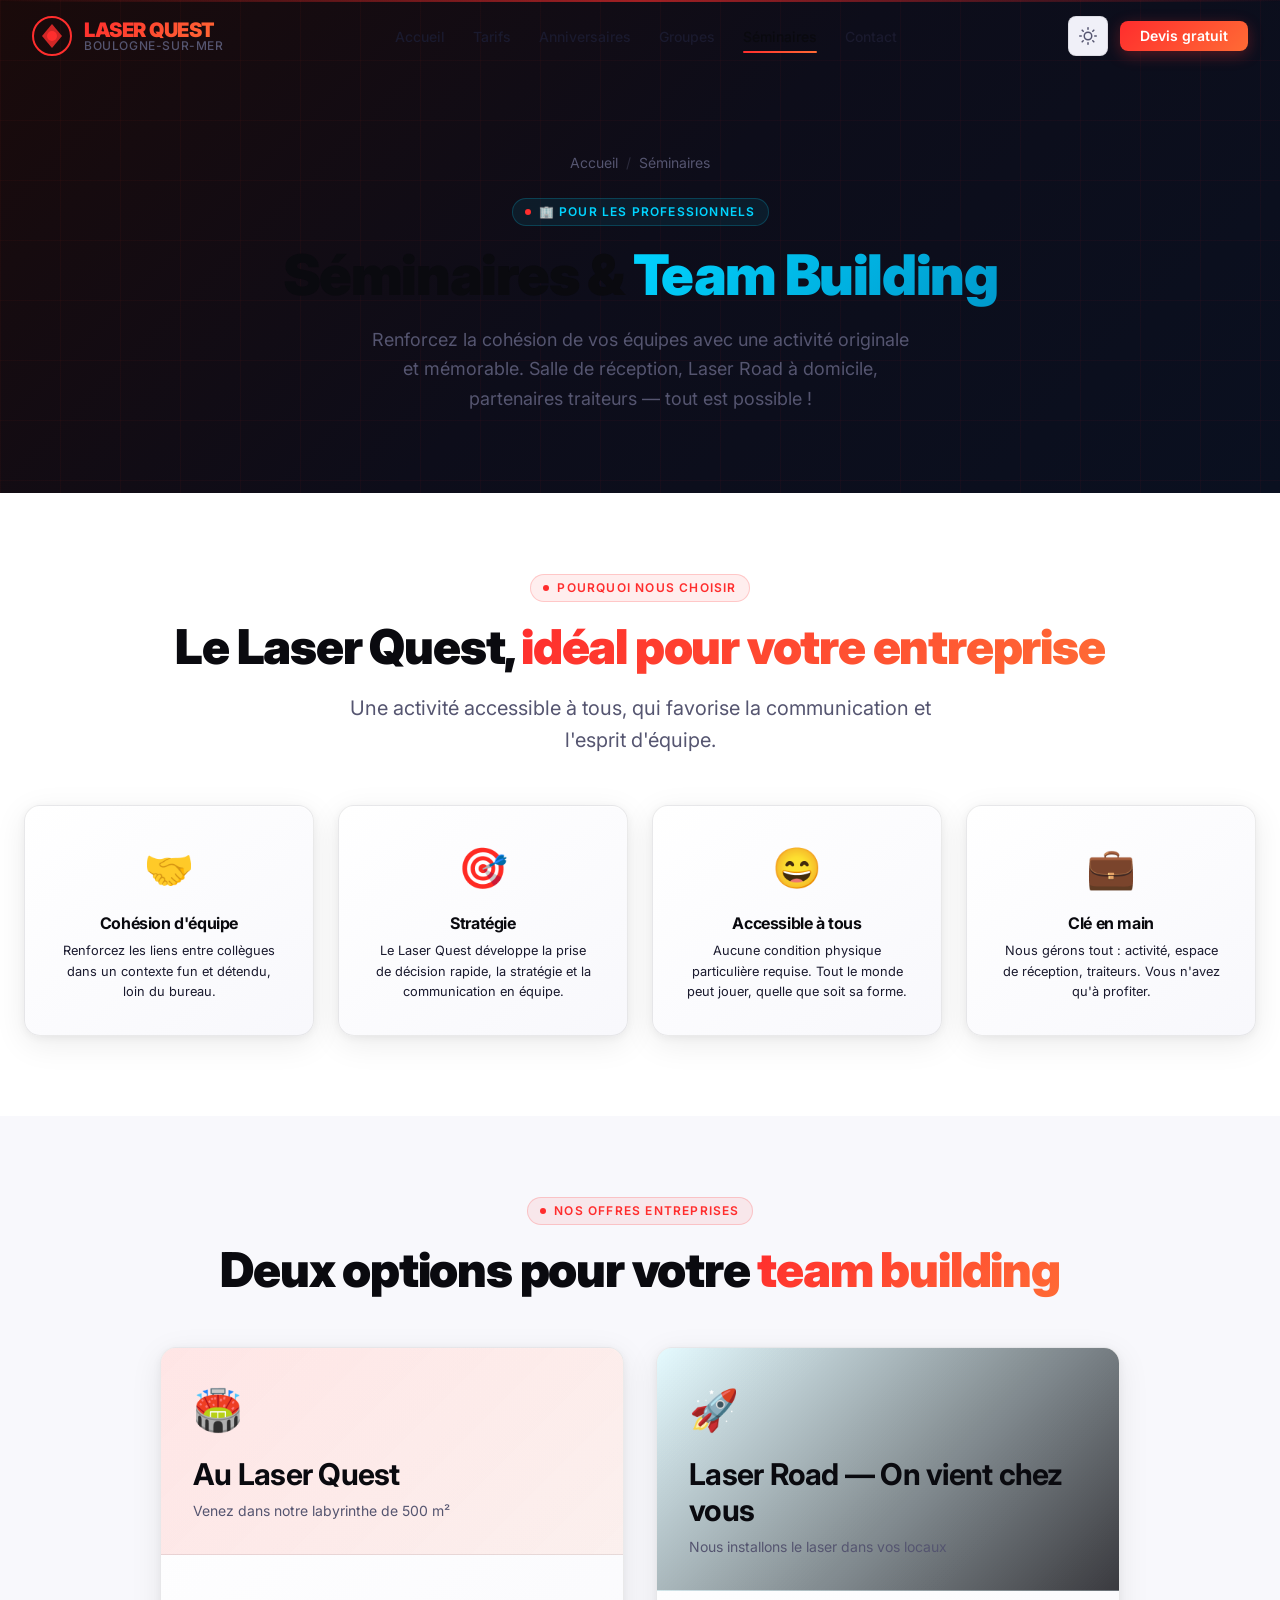
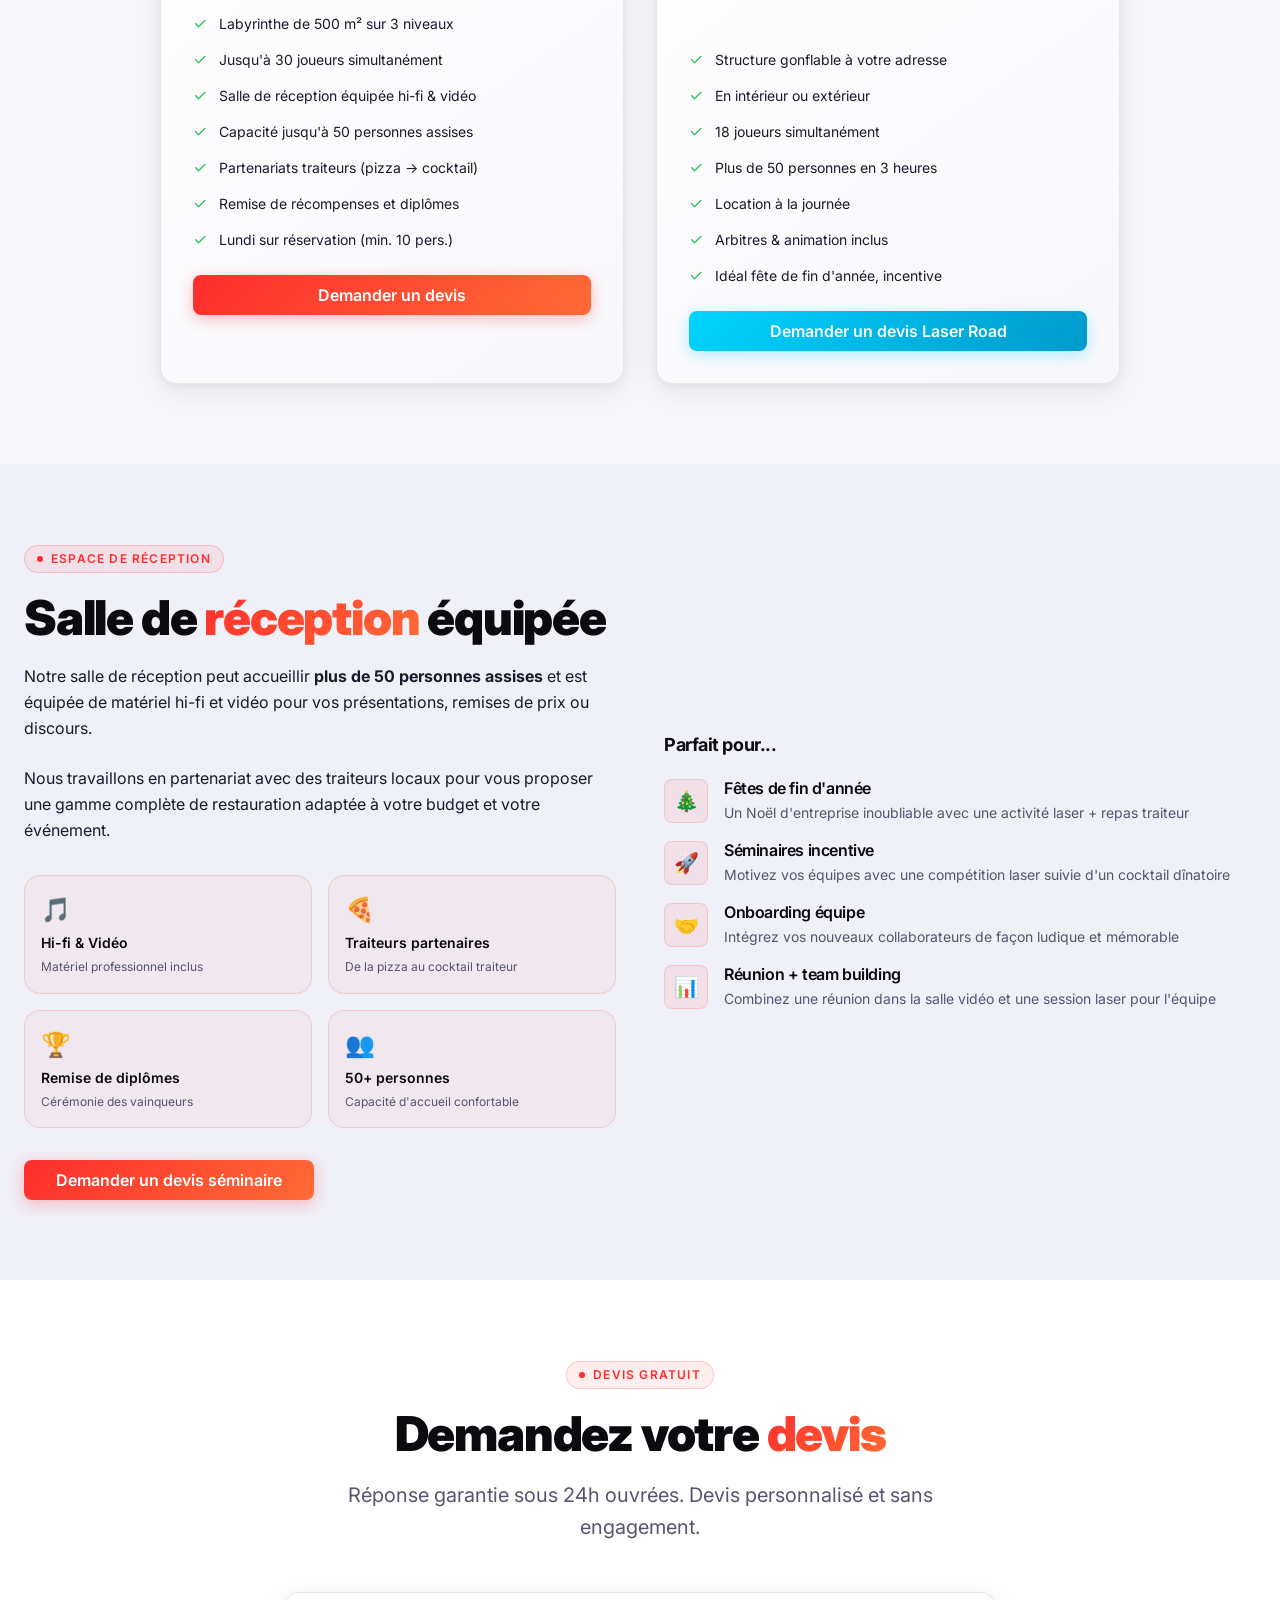
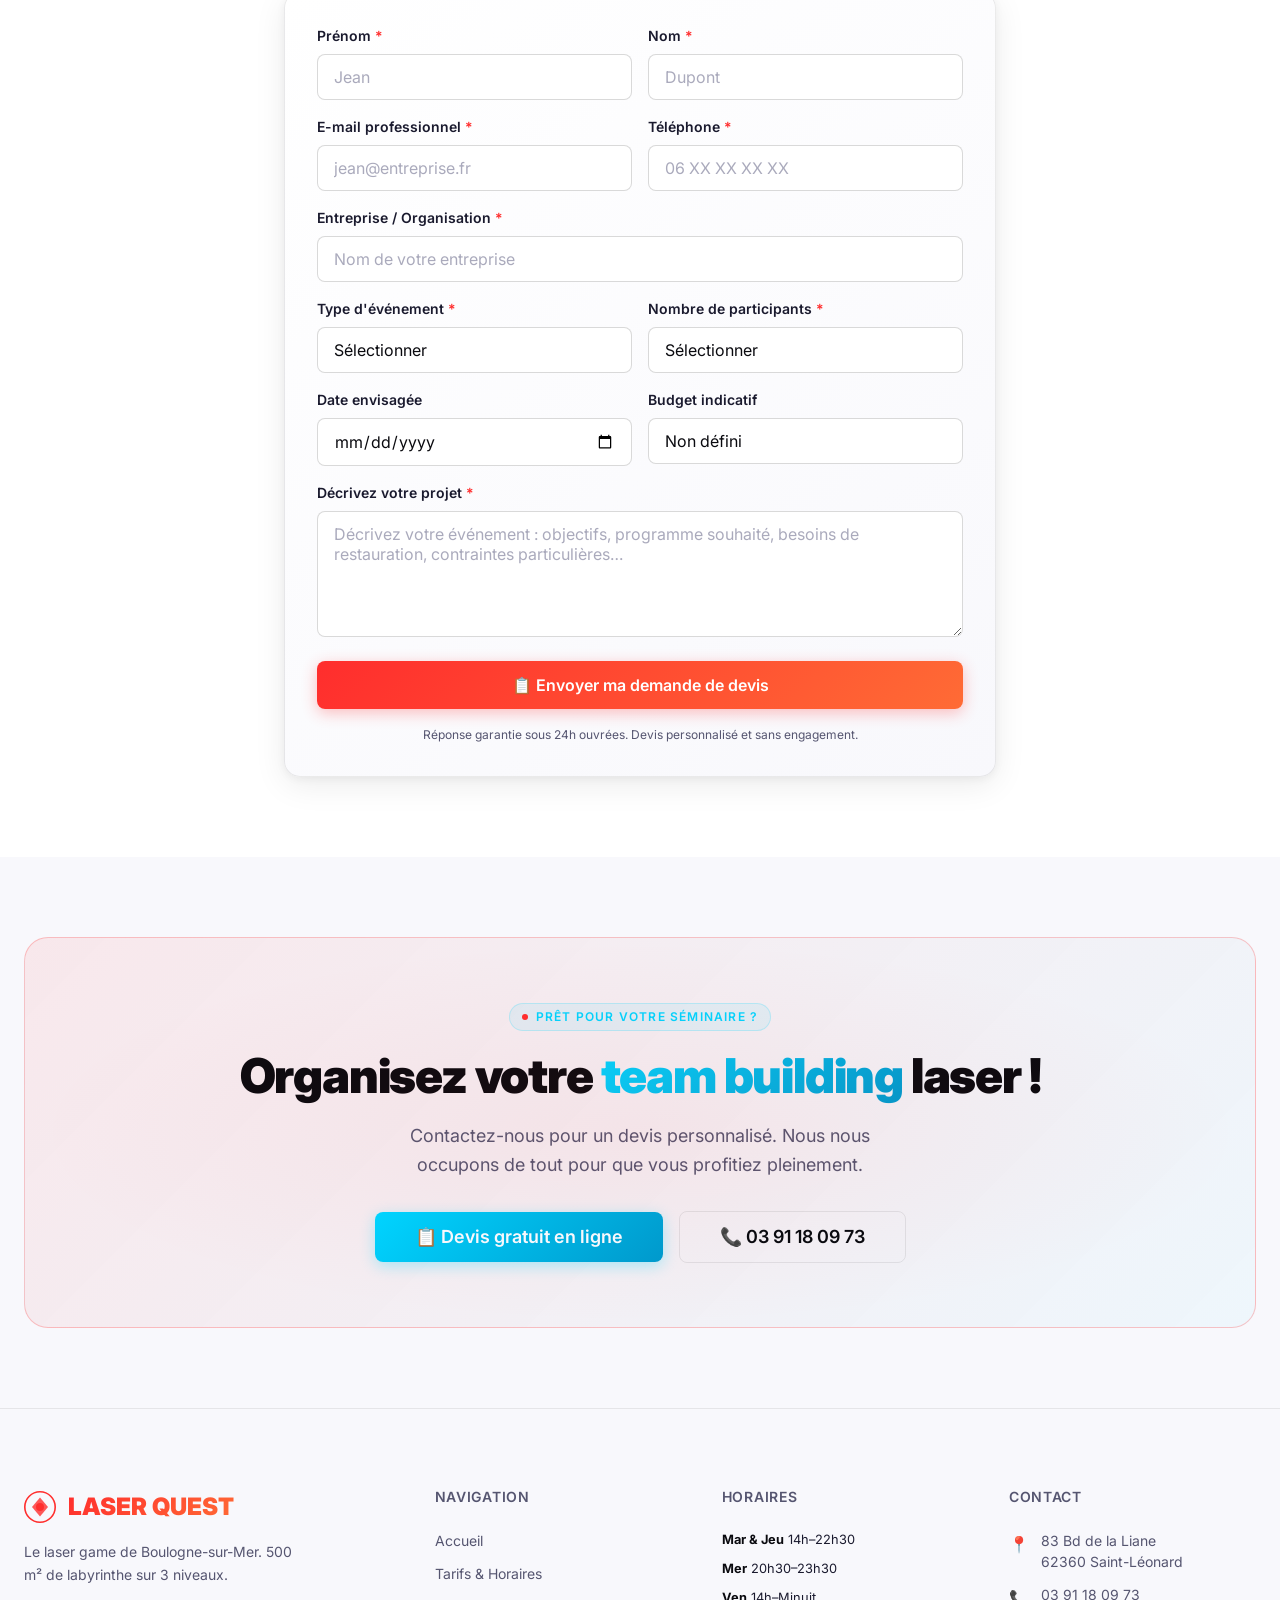
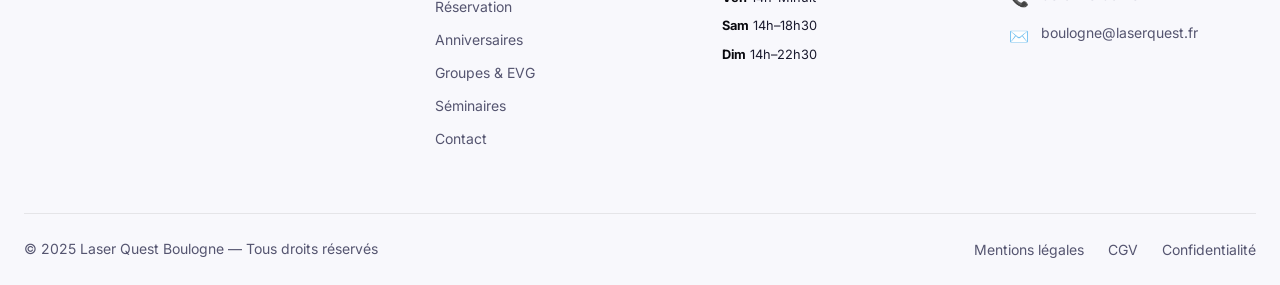
==== seminaires.html @ a8bf4c9d "feat: complete redesign of Laser Quest Boulogne website Build a full modernized multi-page static we" ====
<!DOCTYPE html>
<html lang="fr" data-theme="dark">
<head>
  <meta charset="UTF-8" />
  <meta name="viewport" content="width=device-width, initial-scale=1.0" />
  <title>Séminaires &amp; Team Building — Laser Quest Boulogne</title>
  <meta name="description" content="Laser Quest Boulogne pour séminaires et team building : salle de réception 50 pers., Laser Road à domicile, partenaires traiteurs. Devis sur demande." />
  <meta name="keywords" content="séminaire laser quest boulogne, team building laser game, laser road entreprise, cohésion équipe laser" />
  <meta name="robots" content="index, follow" />
  <link rel="canonical" href="https://boulogne.laserquest.fr/seminaires" />
  <link rel="icon" type="image/svg+xml" href="assets/icons/favicon.svg" />
  <link rel="preconnect" href="https://fonts.googleapis.com" />
  <link rel="preconnect" href="https://fonts.gstatic.com" crossorigin />
  <link href="https://fonts.googleapis.com/css2?family=Inter:wght@400;500;600;700;800;900&display=swap" rel="stylesheet" />
  <link rel="stylesheet" href="css/tokens.css" />
  <link rel="stylesheet" href="css/animations.css" />
  <link rel="stylesheet" href="css/style.css" />
  <link rel="stylesheet" href="css/responsive.css" />
  <script src="js/theme-toggle.js"></script>
</head>
<body>

  <div class="scan-line" aria-hidden="true"></div>

  <!-- NAVBAR -->
  <nav class="navbar navbar-transparent" role="navigation" aria-label="Navigation principale">
    <div class="navbar-inner">
      <a href="index.html" class="navbar-logo" aria-label="Laser Quest Boulogne — Accueil">
        <div class="navbar-logo-icon" aria-hidden="true">
          <svg width="40" height="40" viewBox="0 0 40 40" fill="none" xmlns="http://www.w3.org/2000/svg">
            <circle cx="20" cy="20" r="19" stroke="url(#lG6)" stroke-width="2"/>
            <path d="M10 20 L20 8 L30 20 L20 32 Z" fill="url(#lG6)" opacity="0.8"/>
            <circle cx="20" cy="20" r="5" fill="url(#lG6)"/>
            <defs><linearGradient id="lG6" x1="0" y1="0" x2="40" y2="40"><stop offset="0%" stop-color="#ff2d2d"/><stop offset="100%" stop-color="#ff6b35"/></linearGradient></defs>
          </svg>
        </div>
        <div class="navbar-logo-text">
          <span class="navbar-logo-title">LASER QUEST</span>
          <span class="navbar-logo-subtitle">Boulogne-sur-Mer</span>
        </div>
      </a>
      <ul class="navbar-nav" role="list">
        <li><a href="index.html"        class="nav-link">Accueil</a></li>
        <li><a href="tarifs.html"       class="nav-link">Tarifs</a></li>
        <li><a href="anniversaire.html" class="nav-link">Anniversaires</a></li>
        <li><a href="groupes.html"      class="nav-link">Groupes</a></li>
        <li><a href="seminaires.html"   class="nav-link active">Séminaires</a></li>
        <li><a href="contact.html"      class="nav-link">Contact</a></li>
      </ul>
      <div class="navbar-actions">
        <button class="theme-toggle" aria-label="Passer en mode clair">
          <svg class="icon-sun" xmlns="http://www.w3.org/2000/svg" width="18" height="18" viewBox="0 0 24 24" fill="none" stroke="currentColor" stroke-width="2" stroke-linecap="round" stroke-linejoin="round"><circle cx="12" cy="12" r="5"/><line x1="12" y1="1" x2="12" y2="3"/><line x1="12" y1="21" x2="12" y2="23"/><line x1="4.22" y1="4.22" x2="5.64" y2="5.64"/><line x1="18.36" y1="18.36" x2="19.78" y2="19.78"/><line x1="1" y1="12" x2="3" y2="12"/><line x1="21" y1="12" x2="23" y2="12"/><line x1="4.22" y1="19.78" x2="5.64" y2="18.36"/><line x1="18.36" y1="5.64" x2="19.78" y2="4.22"/></svg>
          <svg class="icon-moon" style="display:none" xmlns="http://www.w3.org/2000/svg" width="18" height="18" viewBox="0 0 24 24" fill="none" stroke="currentColor" stroke-width="2" stroke-linecap="round" stroke-linejoin="round"><path d="M21 12.79A9 9 0 1 1 11.21 3 7 7 0 0 0 21 12.79z"/></svg>
        </button>
        <a href="contact.html" class="btn btn-primary btn-sm">Devis gratuit</a>
      </div>
      <button class="burger" aria-label="Ouvrir le menu" aria-expanded="false">
        <span class="burger-line"></span><span class="burger-line"></span><span class="burger-line"></span>
      </button>
    </div>
  </nav>

  <!-- MOBILE MENU -->
  <div class="mobile-menu" role="dialog" aria-label="Menu mobile">
    <a href="index.html"        class="mobile-nav-link"><span class="nav-icon">🏠</span> Accueil</a>
    <a href="tarifs.html"       class="mobile-nav-link"><span class="nav-icon">💶</span> Tarifs &amp; Horaires</a>
    <a href="anniversaire.html" class="mobile-nav-link"><span class="nav-icon">🎂</span> Anniversaires</a>
    <a href="groupes.html"      class="mobile-nav-link"><span class="nav-icon">👥</span> Groupes</a>
    <a href="seminaires.html"   class="mobile-nav-link active"><span class="nav-icon">🏢</span> Séminaires</a>
    <a href="contact.html"      class="mobile-nav-link"><span class="nav-icon">📍</span> Contact</a>
    <div class="mobile-menu-divider"></div>
    <a href="contact.html"      class="btn btn-primary mobile-menu-cta">📋 Demander un devis</a>
  </div>

  <!-- PAGE HERO -->
  <header class="page-hero">
    <div class="container page-hero-content">
      <nav class="breadcrumb" aria-label="Fil d'Ariane">
        <a href="index.html">Accueil</a>
        <span class="breadcrumb-sep">/</span>
        <span aria-current="page">Séminaires</span>
      </nav>
      <div class="section-label" style="margin:0 auto 1rem;color:var(--color-accent-blue);background:rgba(0,212,255,0.08);border-color:rgba(0,212,255,0.2)">🏢 Pour les professionnels</div>
      <h1 style="font-size:clamp(2rem,5vw,3.5rem);font-weight:900;margin-bottom:1rem">
        Séminaires &amp; <span class="text-gradient-blue">Team Building</span>
      </h1>
      <p style="font-size:1.125rem;color:var(--color-text-muted);max-width:550px;margin:0 auto">
        Renforcez la cohésion de vos équipes avec une activité originale et mémorable.
        Salle de réception, Laser Road à domicile, partenaires traiteurs — tout est possible !
      </p>
    </div>
  </header>

  <!-- WHY LASER QUEST FOR BUSINESS -->
  <section class="section section-dark" aria-labelledby="why-biz-title">
    <div class="container">
      <div class="text-center reveal" style="margin-bottom:3rem">
        <div class="section-label">Pourquoi nous choisir</div>
        <h2 id="why-biz-title" class="section-title">
          Le Laser Quest, <span class="text-gradient">idéal pour votre entreprise</span>
        </h2>
        <p class="section-subtitle" style="margin:0 auto">Une activité accessible à tous, qui favorise la communication et l'esprit d'équipe.</p>
      </div>

      <div class="grid grid-4" style="gap:1.5rem">
        <div class="card reveal delay-100" style="text-align:center">
          <div style="font-size:2.5rem;margin-bottom:1rem">🤝</div>
          <h3 style="font-size:1rem;margin-bottom:0.5rem">Cohésion d'équipe</h3>
          <p style="font-size:0.8rem">Renforcez les liens entre collègues dans un contexte fun et détendu, loin du bureau.</p>
        </div>
        <div class="card reveal delay-200" style="text-align:center">
          <div style="font-size:2.5rem;margin-bottom:1rem">🎯</div>
          <h3 style="font-size:1rem;margin-bottom:0.5rem">Stratégie</h3>
          <p style="font-size:0.8rem">Le Laser Quest développe la prise de décision rapide, la stratégie et la communication en équipe.</p>
        </div>
        <div class="card reveal delay-300" style="text-align:center">
          <div style="font-size:2.5rem;margin-bottom:1rem">😄</div>
          <h3 style="font-size:1rem;margin-bottom:0.5rem">Accessible à tous</h3>
          <p style="font-size:0.8rem">Aucune condition physique particulière requise. Tout le monde peut jouer, quelle que soit sa forme.</p>
        </div>
        <div class="card reveal delay-400" style="text-align:center">
          <div style="font-size:2.5rem;margin-bottom:1rem">💼</div>
          <h3 style="font-size:1rem;margin-bottom:0.5rem">Clé en main</h3>
          <p style="font-size:0.8rem">Nous gérons tout : activité, espace de réception, traiteurs. Vous n'avez qu'à profiter.</p>
        </div>
      </div>
    </div>
  </section>

  <!-- OPTIONS -->
  <section class="section" aria-labelledby="options-title">
    <div class="container">
      <div class="text-center reveal" style="margin-bottom:3rem">
        <div class="section-label">Nos offres entreprises</div>
        <h2 id="options-title" class="section-title">
          Deux options pour votre <span class="text-gradient">team building</span>
        </h2>
      </div>

      <div class="grid grid-2" style="gap:2rem;max-width:960px;margin:0 auto">

        <!-- In-house -->
        <div class="package-card reveal delay-100">
          <div class="package-header">
            <div class="package-icon" aria-hidden="true">🏟️</div>
            <h3 class="package-title">Au Laser Quest</h3>
            <p class="package-subtitle">Venez dans notre labyrinthe de 500 m²</p>
          </div>
          <div class="package-body">
            <ul class="include-list" style="margin-bottom:1.5rem">
              <li class="include-item"><span class="include-icon">✓</span> Labyrinthe de 500 m² sur 3 niveaux</li>
              <li class="include-item"><span class="include-icon">✓</span> Jusqu'à 30 joueurs simultanément</li>
              <li class="include-item"><span class="include-icon">✓</span> Salle de réception équipée hi-fi &amp; vidéo</li>
              <li class="include-item"><span class="include-icon">✓</span> Capacité jusqu'à 50 personnes assises</li>
              <li class="include-item"><span class="include-icon">✓</span> Partenariats traiteurs (pizza → cocktail)</li>
              <li class="include-item"><span class="include-icon">✓</span> Remise de récompenses et diplômes</li>
              <li class="include-item"><span class="include-icon">✓</span> Lundi sur réservation (min. 10 pers.)</li>
            </ul>
            <a href="contact.html" class="btn btn-primary" style="width:100%">Demander un devis</a>
          </div>
        </div>

        <!-- Laser Road -->
        <div class="package-card card-blue reveal delay-200">
          <div class="package-header" style="background:linear-gradient(135deg,rgba(0,212,255,0.1),rgba(10,10,15,0.8))">
            <div class="package-icon" aria-hidden="true">🚀</div>
            <h3 class="package-title">Laser Road — On vient chez vous</h3>
            <p class="package-subtitle">Nous installons le laser dans vos locaux</p>
          </div>
          <div class="package-body">
            <ul class="include-list" style="margin-bottom:1.5rem">
              <li class="include-item"><span class="include-icon">✓</span> Structure gonflable à votre adresse</li>
              <li class="include-item"><span class="include-icon">✓</span> En intérieur ou extérieur</li>
              <li class="include-item"><span class="include-icon">✓</span> 18 joueurs simultanément</li>
              <li class="include-item"><span class="include-icon">✓</span> Plus de 50 personnes en 3 heures</li>
              <li class="include-item"><span class="include-icon">✓</span> Location à la journée</li>
              <li class="include-item"><span class="include-icon">✓</span> Arbitres &amp; animation inclus</li>
              <li class="include-item"><span class="include-icon">✓</span> Idéal fête de fin d'année, incentive</li>
            </ul>
            <a href="contact.html" class="btn btn-blue" style="width:100%">Demander un devis Laser Road</a>
          </div>
        </div>

      </div>
    </div>
  </section>

  <!-- RECEPTION ROOM -->
  <section class="section section-alt" aria-labelledby="salle-title">
    <div class="container">
      <div style="display:grid;grid-template-columns:1fr 1fr;gap:3rem;align-items:center">
        <div class="reveal-left">
          <div class="section-label">Espace de réception</div>
          <h2 id="salle-title" class="section-title">
            Salle de <span class="text-gradient">réception</span> équipée
          </h2>
          <p style="margin-bottom:1.5rem">
            Notre salle de réception peut accueillir <strong>plus de 50 personnes assises</strong>
            et est équipée de matériel hi-fi et vidéo pour vos présentations, remises de prix
            ou discours.
          </p>
          <p style="margin-bottom:2rem">
            Nous travaillons en partenariat avec des traiteurs locaux pour vous proposer
            une gamme complète de restauration adaptée à votre budget et votre événement.
          </p>

          <div class="grid grid-2" style="gap:1rem;margin-bottom:2rem">
            <div class="highlight-box" style="padding:1rem">
              <div style="font-size:1.5rem;margin-bottom:0.25rem">🎵</div>
              <div style="font-size:0.875rem;font-weight:600">Hi-fi &amp; Vidéo</div>
              <p style="font-size:0.75rem;margin:0.25rem 0 0;color:var(--color-text-muted)">Matériel professionnel inclus</p>
            </div>
            <div class="highlight-box" style="padding:1rem">
              <div style="font-size:1.5rem;margin-bottom:0.25rem">🍕</div>
              <div style="font-size:0.875rem;font-weight:600">Traiteurs partenaires</div>
              <p style="font-size:0.75rem;margin:0.25rem 0 0;color:var(--color-text-muted)">De la pizza au cocktail traiteur</p>
            </div>
            <div class="highlight-box" style="padding:1rem">
              <div style="font-size:1.5rem;margin-bottom:0.25rem">🏆</div>
              <div style="font-size:0.875rem;font-weight:600">Remise de diplômes</div>
              <p style="font-size:0.75rem;margin:0.25rem 0 0;color:var(--color-text-muted)">Cérémonie des vainqueurs</p>
            </div>
            <div class="highlight-box" style="padding:1rem">
              <div style="font-size:1.5rem;margin-bottom:0.25rem">👥</div>
              <div style="font-size:0.875rem;font-weight:600">50+ personnes</div>
              <p style="font-size:0.75rem;margin:0.25rem 0 0;color:var(--color-text-muted)">Capacité d'accueil confortable</p>
            </div>
          </div>

          <a href="contact.html" class="btn btn-primary">Demander un devis séminaire</a>
        </div>

        <div class="reveal-right" style="transition-delay:0.2s">
          <!-- Use cases -->
          <div style="display:flex;flex-direction:column;gap:1rem">
            <h3 style="font-size:1.125rem;margin-bottom:0.5rem">Parfait pour...</h3>
            <div class="feature-item">
              <div class="feature-icon" aria-hidden="true">🎄</div>
              <div class="feature-text">
                <h4>Fêtes de fin d'année</h4>
                <p>Un Noël d'entreprise inoubliable avec une activité laser + repas traiteur</p>
              </div>
            </div>
            <div class="feature-item">
              <div class="feature-icon" aria-hidden="true">🚀</div>
              <div class="feature-text">
                <h4>Séminaires incentive</h4>
                <p>Motivez vos équipes avec une compétition laser suivie d'un cocktail dînatoire</p>
              </div>
            </div>
            <div class="feature-item">
              <div class="feature-icon" aria-hidden="true">🤝</div>
              <div class="feature-text">
                <h4>Onboarding équipe</h4>
                <p>Intégrez vos nouveaux collaborateurs de façon ludique et mémorable</p>
              </div>
            </div>
            <div class="feature-item">
              <div class="feature-icon" aria-hidden="true">📊</div>
              <div class="feature-text">
                <h4>Réunion + team building</h4>
                <p>Combinez une réunion dans la salle vidéo et une session laser pour l'équipe</p>
              </div>
            </div>
          </div>
        </div>
      </div>
    </div>
  </section>

  <!-- QUOTE FORM -->
  <section class="section section-dark" aria-labelledby="devis-title">
    <div class="container" style="max-width:760px">
      <div class="text-center reveal" style="margin-bottom:3rem">
        <div class="section-label">Devis gratuit</div>
        <h2 id="devis-title" class="section-title">
          Demandez votre <span class="text-gradient">devis</span>
        </h2>
        <p class="section-subtitle" style="margin:0 auto">Réponse garantie sous 24h ouvrées. Devis personnalisé et sans engagement.</p>
      </div>

      <div class="card reveal">
        <form data-validate action="#" method="post" novalidate>
          <div class="form-grid" style="margin-bottom:1rem">
            <div class="form-group">
              <label class="form-label" for="d-prenom">Prénom <span>*</span></label>
              <input class="form-control" type="text" id="d-prenom" name="prenom" placeholder="Jean" required />
            </div>
            <div class="form-group">
              <label class="form-label" for="d-nom">Nom <span>*</span></label>
              <input class="form-control" type="text" id="d-nom" name="nom" placeholder="Dupont" required />
            </div>
          </div>
          <div class="form-grid" style="margin-bottom:1rem">
            <div class="form-group">
              <label class="form-label" for="d-email">E-mail professionnel <span>*</span></label>
              <input class="form-control" type="email" id="d-email" name="email" placeholder="jean@entreprise.fr" required />
            </div>
            <div class="form-group">
              <label class="form-label" for="d-tel">Téléphone <span>*</span></label>
              <input class="form-control" type="tel" id="d-tel" name="telephone" placeholder="06 XX XX XX XX" required />
            </div>
          </div>
          <div class="form-group" style="margin-bottom:1rem">
            <label class="form-label" for="d-entreprise">Entreprise / Organisation <span>*</span></label>
            <input class="form-control" type="text" id="d-entreprise" name="entreprise" placeholder="Nom de votre entreprise" required />
          </div>
          <div class="form-grid" style="margin-bottom:1rem">
            <div class="form-group">
              <label class="form-label" for="d-type">Type d'événement <span>*</span></label>
              <select class="form-control" id="d-type" name="type" required>
                <option value="">Sélectionner</option>
                <option value="seminaire">Séminaire</option>
                <option value="teambuilding">Team Building</option>
                <option value="fete-fin-annee">Fête de fin d'année</option>
                <option value="incentive">Incentive / Motivation</option>
                <option value="onboarding">Onboarding</option>
                <option value="laserroad">Laser Road (déplacement)</option>
                <option value="autre">Autre</option>
              </select>
            </div>
            <div class="form-group">
              <label class="form-label" for="d-participants">Nombre de participants <span>*</span></label>
              <select class="form-control" id="d-participants" name="participants" required>
                <option value="">Sélectionner</option>
                <option value="10-20">10 à 20 personnes</option>
                <option value="20-30">20 à 30 personnes</option>
                <option value="30-50">30 à 50 personnes</option>
                <option value="50+">Plus de 50 personnes</option>
              </select>
            </div>
          </div>
          <div class="form-grid" style="margin-bottom:1rem">
            <div class="form-group">
              <label class="form-label" for="d-date">Date envisagée</label>
              <input class="form-control" type="date" id="d-date" name="date" />
            </div>
            <div class="form-group">
              <label class="form-label" for="d-budget">Budget indicatif</label>
              <select class="form-control" id="d-budget" name="budget">
                <option value="">Non défini</option>
                <option value="moins-500">Moins de 500 €</option>
                <option value="500-1000">500 € – 1 000 €</option>
                <option value="1000-2000">1 000 € – 2 000 €</option>
                <option value="2000+">Plus de 2 000 €</option>
              </select>
            </div>
          </div>
          <div class="form-group" style="margin-bottom:1.5rem">
            <label class="form-label" for="d-message">Décrivez votre projet <span>*</span></label>
            <textarea class="form-control" id="d-message" name="message" rows="5" placeholder="Décrivez votre événement : objectifs, programme souhaité, besoins de restauration, contraintes particulières…" required></textarea>
          </div>
          <button type="submit" class="btn btn-primary" style="width:100%;font-size:1rem;padding:1rem">
            📋 Envoyer ma demande de devis
          </button>
          <p style="font-size:0.75rem;color:var(--color-text-muted);margin-top:1rem;text-align:center">Réponse garantie sous 24h ouvrées. Devis personnalisé et sans engagement.</p>
        </form>
      </div>
    </div>
  </section>

  <!-- CTA -->
  <section class="section">
    <div class="container">
      <div class="cta-banner reveal">
        <div class="section-label" style="margin:0 auto 1rem;color:var(--color-accent-blue);background:rgba(0,212,255,0.08);border-color:rgba(0,212,255,0.2)">Prêt pour votre séminaire ?</div>
        <h2 class="cta-banner-title">Organisez votre <span class="text-gradient-blue">team building</span> laser !</h2>
        <p class="cta-banner-subtitle">Contactez-nous pour un devis personnalisé. Nous nous occupons de tout pour que vous profitiez pleinement.</p>
        <div class="cta-banner-actions">
          <a href="contact.html"     class="btn btn-blue btn-lg">📋 Devis gratuit en ligne</a>
          <a href="tel:0391180973"   class="btn btn-secondary btn-lg">📞 03 91 18 09 73</a>
        </div>
      </div>
    </div>
  </section>

  <!-- FOOTER -->
  <footer class="footer" role="contentinfo">
    <div class="container">
      <div class="footer-top">
        <div class="footer-brand">
          <a href="index.html" class="footer-logo">
            <svg width="32" height="32" viewBox="0 0 40 40" fill="none" xmlns="http://www.w3.org/2000/svg" aria-hidden="true"><circle cx="20" cy="20" r="19" stroke="url(#fLG6)" stroke-width="2"/><path d="M10 20 L20 8 L30 20 L20 32 Z" fill="url(#fLG6)" opacity="0.8"/><circle cx="20" cy="20" r="5" fill="url(#fLG6)"/><defs><linearGradient id="fLG6" x1="0" y1="0" x2="40" y2="40"><stop offset="0%" stop-color="#ff2d2d"/><stop offset="100%" stop-color="#ff6b35"/></linearGradient></defs></svg>
            <span class="footer-logo-title">LASER QUEST</span>
          </a>
          <p>Le laser game de Boulogne-sur-Mer. 500 m² de labyrinthe sur 3 niveaux.</p>
        </div>
        <div class="footer-col">
          <h4>Navigation</h4>
          <ul class="footer-links">
            <li><a href="index.html">Accueil</a></li>
            <li><a href="tarifs.html">Tarifs &amp; Horaires</a></li>
            <li><a href="reservation.html">Réservation</a></li>
            <li><a href="anniversaire.html">Anniversaires</a></li>
            <li><a href="groupes.html">Groupes &amp; EVG</a></li>
            <li><a href="seminaires.html">Séminaires</a></li>
            <li><a href="contact.html">Contact</a></li>
          </ul>
        </div>
        <div class="footer-col">
          <h4>Horaires</h4>
          <div style="font-size:0.8rem;color:var(--color-text-muted)">
            <p style="margin-bottom:0.5rem"><strong style="color:var(--color-text-primary)">Mar &amp; Jeu</strong> 14h–22h30</p>
            <p style="margin-bottom:0.5rem"><strong style="color:var(--color-text-primary)">Mer</strong> 20h30–23h30</p>
            <p style="margin-bottom:0.5rem"><strong style="color:var(--color-text-primary)">Ven</strong> 14h–Minuit</p>
            <p style="margin-bottom:0.5rem"><strong style="color:var(--color-text-primary)">Sam</strong> 14h–18h30</p>
            <p style="margin-bottom:0.5rem"><strong style="color:var(--color-text-primary)">Dim</strong> 14h–22h30</p>
          </div>
        </div>
        <div class="footer-col">
          <h4>Contact</h4>
          <div class="footer-contact-item"><span class="icon">📍</span><span>83 Bd de la Liane<br/>62360 Saint-Léonard</span></div>
          <div class="footer-contact-item"><span class="icon">📞</span><a href="tel:0391180973" style="color:inherit;text-decoration:none">03 91 18 09 73</a></div>
          <div class="footer-contact-item"><span class="icon">✉️</span><a href="mailto:boulogne@laserquest.fr" style="color:inherit;text-decoration:none">boulogne@laserquest.fr</a></div>
        </div>
      </div>
      <div class="footer-bottom">
        <p class="footer-copyright">© 2025 Laser Quest Boulogne — Tous droits réservés</p>
        <nav class="footer-legal"><a href="mentions-legales.html">Mentions légales</a><a href="mentions-legales.html#cgv">CGV</a><a href="mentions-legales.html#confidentialite">Confidentialité</a></nav>
      </div>
    </div>
  </footer>

  <button class="back-to-top" aria-label="Retour en haut de page">↑</button>
  <script src="js/menu.js"></script>
  <script src="js/main.js"></script>
</body>
</html>
---- css/tokens.css ----
/* ============================================================
   DESIGN TOKENS — Laser Quest Boulogne
   ============================================================ */

:root {
  /* ── Colours ── */
  --color-bg-primary:       #0a0a0f;
  --color-bg-secondary:     #111118;
  --color-bg-tertiary:      #1a1a26;
  --color-bg-card:          #16161f;
  --color-bg-card-hover:    #1e1e2e;

  --color-accent-red:       #ff2d2d;
  --color-accent-red-dark:  #cc1a1a;
  --color-accent-red-glow:  rgba(255, 45, 45, 0.25);
  --color-accent-orange:    #ff6b35;
  --color-accent-blue:      #00d4ff;
  --color-accent-blue-glow: rgba(0, 212, 255, 0.2);

  --color-text-primary:     #ffffff;
  --color-text-secondary:   #e0e0e0;
  --color-text-muted:       #888899;
  --color-text-disabled:    #555566;

  --color-border:           rgba(255, 255, 255, 0.08);
  --color-border-accent:    rgba(255, 45, 45, 0.35);
  --color-border-blue:      rgba(0, 212, 255, 0.3);

  --color-success:          #22c55e;
  --color-warning:          #f59e0b;
  --color-error:            #ef4444;

  /* ── Gradients ── */
  --gradient-hero:          linear-gradient(135deg, #0a0a0f 0%, #1a0a1a 50%, #0a0f1a 100%);
  --gradient-accent:        linear-gradient(135deg, var(--color-accent-red), var(--color-accent-orange));
  --gradient-blue:          linear-gradient(135deg, var(--color-accent-blue), #0099cc);
  --gradient-card:          linear-gradient(145deg, #16161f, #1a1a2e);
  --gradient-overlay:       linear-gradient(to bottom, transparent 0%, rgba(10,10,15,0.8) 100%);

  /* ── Typography ── */
  --font-family:            'Inter', -apple-system, BlinkMacSystemFont, 'Segoe UI', Roboto, Oxygen, Ubuntu, sans-serif;
  --font-mono:              'JetBrains Mono', 'Fira Code', 'Consolas', monospace;

  --font-size-xs:           0.75rem;    /* 12px */
  --font-size-sm:           0.875rem;   /* 14px */
  --font-size-base:         1rem;       /* 16px */
  --font-size-md:           1.125rem;   /* 18px */
  --font-size-lg:           1.25rem;    /* 20px */
  --font-size-xl:           1.5rem;     /* 24px */
  --font-size-2xl:          1.875rem;   /* 30px */
  --font-size-3xl:          2.25rem;    /* 36px */
  --font-size-4xl:          3rem;       /* 48px */
  --font-size-5xl:          3.75rem;    /* 60px */
  --font-size-6xl:          4.5rem;     /* 72px */

  --font-weight-normal:     400;
  --font-weight-medium:     500;
  --font-weight-semibold:   600;
  --font-weight-bold:       700;
  --font-weight-extrabold:  800;
  --font-weight-black:      900;

  --line-height-tight:      1.2;
  --line-height-snug:       1.375;
  --line-height-normal:     1.5;
  --line-height-relaxed:    1.625;
  --line-height-loose:      2;

  --letter-spacing-tight:   -0.025em;
  --letter-spacing-normal:  0em;
  --letter-spacing-wide:    0.025em;
  --letter-spacing-wider:   0.05em;
  --letter-spacing-widest:  0.1em;

  /* ── Spacing ── */
  --space-1:    0.25rem;   /* 4px */
  --space-2:    0.5rem;    /* 8px */
  --space-3:    0.75rem;   /* 12px */
  --space-4:    1rem;      /* 16px */
  --space-5:    1.25rem;   /* 20px */
  --space-6:    1.5rem;    /* 24px */
  --space-8:    2rem;      /* 32px */
  --space-10:   2.5rem;    /* 40px */
  --space-12:   3rem;      /* 48px */
  --space-16:   4rem;      /* 64px */
  --space-20:   5rem;      /* 80px */
  --space-24:   6rem;      /* 96px */
  --space-32:   8rem;      /* 128px */

  /* ── Border Radius ── */
  --radius-sm:   4px;
  --radius-md:   8px;
  --radius-lg:   12px;
  --radius-xl:   16px;
  --radius-2xl:  24px;
  --radius-full: 9999px;

  /* ── Shadows ── */
  --shadow-sm:   0 1px 3px rgba(0,0,0,0.4), 0 1px 2px rgba(0,0,0,0.3);
  --shadow-md:   0 4px 6px rgba(0,0,0,0.4), 0 2px 4px rgba(0,0,0,0.3);
  --shadow-lg:   0 10px 25px rgba(0,0,0,0.5), 0 4px 10px rgba(0,0,0,0.3);
  --shadow-xl:   0 25px 50px rgba(0,0,0,0.6), 0 10px 20px rgba(0,0,0,0.4);
  --shadow-glow-red:  0 0 20px rgba(255, 45, 45, 0.4), 0 0 60px rgba(255, 45, 45, 0.15);
  --shadow-glow-blue: 0 0 20px rgba(0, 212, 255, 0.4), 0 0 60px rgba(0, 212, 255, 0.15);
  --shadow-card:      0 8px 32px rgba(0,0,0,0.5), 0 2px 8px rgba(0,0,0,0.3), inset 0 1px 0 rgba(255,255,255,0.04);

  /* ── Transitions ── */
  --transition-fast:    150ms ease;
  --transition-base:    250ms ease;
  --transition-slow:    400ms ease;
  --transition-slower:  600ms ease;

  /* ── Z-index ── */
  --z-below:    -1;
  --z-base:      0;
  --z-above:     1;
  --z-dropdown:  100;
  --z-sticky:    200;
  --z-overlay:   300;
  --z-modal:     400;
  --z-toast:     500;

  /* ── Layout ── */
  --max-width-sm:   640px;
  --max-width-md:   768px;
  --max-width-lg:   1024px;
  --max-width-xl:   1280px;
  --max-width-2xl:  1400px;

  --navbar-height:  72px;
  --section-padding: var(--space-24);
}

/* ── Light Mode Overrides ── */
[data-theme="light"] {
  --color-bg-primary:       #f8f8fc;
  --color-bg-secondary:     #ffffff;
  --color-bg-tertiary:      #f0f0f8;
  --color-bg-card:          #ffffff;
  --color-bg-card-hover:    #f5f5fd;

  --color-text-primary:     #0a0a0f;
  --color-text-secondary:   #1a1a2e;
  --color-text-muted:       #555570;
  --color-text-disabled:    #aaaabc;

  --color-border:           rgba(0, 0, 0, 0.08);
  --color-border-accent:    rgba(255, 45, 45, 0.25);

  --gradient-hero:          linear-gradient(135deg, #1a0a0a 0%, #0d0d1a 50%, #0a1020 100%);
  --gradient-card:          linear-gradient(145deg, #ffffff, #f8f8fc);

  --shadow-card:            0 8px 32px rgba(0,0,0,0.08), 0 2px 8px rgba(0,0,0,0.05), inset 0 1px 0 rgba(255,255,255,0.8);
}
---- css/animations.css ----
/* ============================================================
   ANIMATIONS — Laser Quest Boulogne
   ============================================================ */

/* ── Keyframes ── */

@keyframes fadeIn {
  from { opacity: 0; }
  to   { opacity: 1; }
}

@keyframes fadeInUp {
  from {
    opacity: 0;
    transform: translateY(32px);
  }
  to {
    opacity: 1;
    transform: translateY(0);
  }
}

@keyframes fadeInDown {
  from {
    opacity: 0;
    transform: translateY(-32px);
  }
  to {
    opacity: 1;
    transform: translateY(0);
  }
}

@keyframes fadeInLeft {
  from {
    opacity: 0;
    transform: translateX(-32px);
  }
  to {
    opacity: 1;
    transform: translateX(0);
  }
}

@keyframes fadeInRight {
  from {
    opacity: 0;
    transform: translateX(32px);
  }
  to {
    opacity: 1;
    transform: translateX(0);
  }
}

@keyframes scaleIn {
  from {
    opacity: 0;
    transform: scale(0.85);
  }
  to {
    opacity: 1;
    transform: scale(1);
  }
}

@keyframes pulse {
  0%, 100% { opacity: 1; }
  50%       { opacity: 0.5; }
}

@keyframes glowPulse {
  0%, 100% {
    box-shadow: 0 0 20px rgba(255, 45, 45, 0.4), 0 0 60px rgba(255, 45, 45, 0.15);
  }
  50% {
    box-shadow: 0 0 40px rgba(255, 45, 45, 0.7), 0 0 100px rgba(255, 45, 45, 0.3);
  }
}

@keyframes glowPulseBlue {
  0%, 100% {
    box-shadow: 0 0 20px rgba(0, 212, 255, 0.4), 0 0 60px rgba(0, 212, 255, 0.15);
  }
  50% {
    box-shadow: 0 0 40px rgba(0, 212, 255, 0.7), 0 0 100px rgba(0, 212, 255, 0.3);
  }
}

@keyframes scanLine {
  0%   { transform: translateY(-100%); opacity: 0; }
  10%  { opacity: 0.6; }
  90%  { opacity: 0.6; }
  100% { transform: translateY(100vh); opacity: 0; }
}

@keyframes float {
  0%, 100% { transform: translateY(0px); }
  50%       { transform: translateY(-12px); }
}

@keyframes spin {
  from { transform: rotate(0deg); }
  to   { transform: rotate(360deg); }
}

@keyframes shimmer {
  0%   { background-position: -200% center; }
  100% { background-position:  200% center; }
}

@keyframes typewriter {
  from { width: 0; }
  to   { width: 100%; }
}

@keyframes blink {
  0%, 100% { border-color: transparent; }
  50%       { border-color: var(--color-accent-red); }
}

@keyframes laserBeam {
  0%   { opacity: 0; transform: scaleX(0); transform-origin: left; }
  50%  { opacity: 1; transform: scaleX(1); }
  100% { opacity: 0; transform: scaleX(0); transform-origin: right; }
}

@keyframes heroParticle {
  0% {
    transform: translateY(100vh) rotate(0deg);
    opacity: 0;
  }
  10% { opacity: 1; }
  90% { opacity: 1; }
  100% {
    transform: translateY(-100px) rotate(720deg);
    opacity: 0;
  }
}

@keyframes slideInNav {
  from {
    opacity: 0;
    transform: translateY(-100%);
  }
  to {
    opacity: 1;
    transform: translateY(0);
  }
}

@keyframes menuOpen {
  from {
    opacity: 0;
    transform: translateY(-16px) scale(0.97);
  }
  to {
    opacity: 1;
    transform: translateY(0) scale(1);
  }
}

@keyframes countUp {
  from { opacity: 0; transform: scale(0.5); }
  to   { opacity: 1; transform: scale(1); }
}

@keyframes borderGlow {
  0%, 100% { border-color: rgba(255,45,45,0.3); }
  50%       { border-color: rgba(255,45,45,0.8); }
}

/* ── Animation Utility Classes ── */

.animate-fade-in {
  animation: fadeIn var(--transition-slow) ease both;
}

.animate-fade-in-up {
  animation: fadeInUp 0.6s ease both;
}

.animate-fade-in-down {
  animation: fadeInDown 0.6s ease both;
}

.animate-fade-in-left {
  animation: fadeInLeft 0.6s ease both;
}

.animate-fade-in-right {
  animation: fadeInRight 0.6s ease both;
}

.animate-scale-in {
  animation: scaleIn 0.5s ease both;
}

.animate-float {
  animation: float 4s ease-in-out infinite;
}

.animate-pulse {
  animation: pulse 2s ease-in-out infinite;
}

.animate-glow-pulse {
  animation: glowPulse 2.5s ease-in-out infinite;
}

.animate-glow-pulse-blue {
  animation: glowPulseBlue 2.5s ease-in-out infinite;
}

/* Scroll Reveal — initial hidden state */
.reveal {
  opacity: 0;
  transform: translateY(40px);
  transition: opacity 0.7s ease, transform 0.7s ease;
}

.reveal.visible {
  opacity: 1;
  transform: translateY(0);
}

.reveal-left {
  opacity: 0;
  transform: translateX(-40px);
  transition: opacity 0.7s ease, transform 0.7s ease;
}

.reveal-left.visible {
  opacity: 1;
  transform: translateX(0);
}

.reveal-right {
  opacity: 0;
  transform: translateX(40px);
  transition: opacity 0.7s ease, transform 0.7s ease;
}

.reveal-right.visible {
  opacity: 1;
  transform: translateX(0);
}

.reveal-scale {
  opacity: 0;
  transform: scale(0.9);
  transition: opacity 0.6s ease, transform 0.6s ease;
}

.reveal-scale.visible {
  opacity: 1;
  transform: scale(1);
}

/* Staggered delay helpers */
.delay-100 { transition-delay: 0.1s; }
.delay-200 { transition-delay: 0.2s; }
.delay-300 { transition-delay: 0.3s; }
.delay-400 { transition-delay: 0.4s; }
.delay-500 { transition-delay: 0.5s; }
.delay-600 { transition-delay: 0.6s; }

/* ── Scan Line Overlay ── */
.scan-line {
  position: fixed;
  top: 0;
  left: 0;
  right: 0;
  height: 2px;
  background: linear-gradient(90deg, transparent, rgba(255,45,45,0.6), transparent);
  pointer-events: none;
  z-index: var(--z-overlay);
  animation: scanLine 8s linear infinite;
}

/* ── Shimmer Effect ── */
.shimmer {
  background: linear-gradient(
    90deg,
    var(--color-bg-card) 25%,
    var(--color-bg-card-hover) 50%,
    var(--color-bg-card) 75%
  );
  background-size: 200% 100%;
  animation: shimmer 1.5s infinite;
}

/* ── Hover Lift ── */
.hover-lift {
  transition: transform var(--transition-base), box-shadow var(--transition-base);
}

.hover-lift:hover {
  transform: translateY(-4px);
  box-shadow: var(--shadow-xl);
}

/* ── Hover Glow ── */
.hover-glow-red:hover {
  box-shadow: var(--shadow-glow-red);
}

.hover-glow-blue:hover {
  box-shadow: var(--shadow-glow-blue);
}

/* Reduced motion support */
@media (prefers-reduced-motion: reduce) {
  *,
  *::before,
  *::after {
    animation-duration: 0.01ms !important;
    animation-iteration-count: 1 !important;
    transition-duration: 0.01ms !important;
  }

  .reveal,
  .reveal-left,
  .reveal-right,
  .reveal-scale {
    opacity: 1;
    transform: none;
  }
}
---- css/style.css ----
/* ============================================================
   MAIN STYLES — Laser Quest Boulogne
   ============================================================ */

@import url('https://fonts.googleapis.com/css2?family=Inter:wght@400;500;600;700;800;900&display=swap');
@import 'tokens.css';
@import 'animations.css';

/* ── Reset & Base ── */

*,
*::before,
*::after {
  box-sizing: border-box;
  margin: 0;
  padding: 0;
}

html {
  scroll-behavior: smooth;
  font-size: 16px;
  -webkit-text-size-adjust: 100%;
}

body {
  font-family: var(--font-family);
  background-color: var(--color-bg-primary);
  color: var(--color-text-primary);
  line-height: var(--line-height-normal);
  overflow-x: hidden;
  transition: background-color var(--transition-slow), color var(--transition-slow);
}

/* ── Focus visible (accessibility) ── */
:focus-visible {
  outline: 2px solid var(--color-accent-red);
  outline-offset: 3px;
  border-radius: var(--radius-sm);
}

/* ── Scrollbar ── */
::-webkit-scrollbar {
  width: 8px;
}
::-webkit-scrollbar-track {
  background: var(--color-bg-secondary);
}
::-webkit-scrollbar-thumb {
  background: var(--color-bg-tertiary);
  border-radius: var(--radius-full);
}
::-webkit-scrollbar-thumb:hover {
  background: var(--color-accent-red-dark);
}

/* ── Selection ── */
::selection {
  background: var(--color-accent-red);
  color: #ffffff;
}

/* ── Typography ── */

h1, h2, h3, h4, h5, h6 {
  font-weight: var(--font-weight-bold);
  line-height: var(--line-height-tight);
  letter-spacing: var(--letter-spacing-tight);
  color: var(--color-text-primary);
}

h1 { font-size: var(--font-size-5xl); }
h2 { font-size: var(--font-size-3xl); }
h3 { font-size: var(--font-size-2xl); }
h4 { font-size: var(--font-size-xl); }
h5 { font-size: var(--font-size-lg); }
h6 { font-size: var(--font-size-base); }

p {
  color: var(--color-text-secondary);
  line-height: var(--line-height-relaxed);
}

a {
  color: var(--color-accent-red);
  text-decoration: none;
  transition: color var(--transition-fast);
}

a:hover {
  color: var(--color-accent-orange);
}

img {
  max-width: 100%;
  height: auto;
  display: block;
}

ul, ol {
  list-style: none;
}

button {
  font-family: var(--font-family);
  cursor: pointer;
  border: none;
  background: none;
}

/* ── Layout Utilities ── */

.container {
  width: 100%;
  max-width: var(--max-width-xl);
  margin: 0 auto;
  padding: 0 var(--space-6);
}

.container-narrow {
  max-width: var(--max-width-md);
}

.section {
  padding: var(--section-padding) 0;
  position: relative;
}

.section-dark {
  background-color: var(--color-bg-secondary);
}

.section-darker {
  background-color: var(--color-bg-primary);
}

.section-alt {
  background-color: var(--color-bg-tertiary);
}

/* ── Grid ── */

.grid {
  display: grid;
  gap: var(--space-6);
}

.grid-2 { grid-template-columns: repeat(2, 1fr); }
.grid-3 { grid-template-columns: repeat(3, 1fr); }
.grid-4 { grid-template-columns: repeat(4, 1fr); }

/* ── Flex Utilities ── */

.flex { display: flex; }
.flex-center { display: flex; align-items: center; justify-content: center; }
.flex-between { display: flex; align-items: center; justify-content: space-between; }
.flex-col { display: flex; flex-direction: column; }
.gap-2 { gap: var(--space-2); }
.gap-4 { gap: var(--space-4); }
.gap-6 { gap: var(--space-6); }
.gap-8 { gap: var(--space-8); }

/* ── Text Utilities ── */

.text-center { text-align: center; }
.text-left   { text-align: left; }
.text-right  { text-align: right; }

.text-muted    { color: var(--color-text-muted); }
.text-accent   { color: var(--color-accent-red); }
.text-blue     { color: var(--color-accent-blue); }
.text-gradient {
  background: var(--gradient-accent);
  -webkit-background-clip: text;
  -webkit-text-fill-color: transparent;
  background-clip: text;
}

.text-gradient-blue {
  background: var(--gradient-blue);
  -webkit-background-clip: text;
  -webkit-text-fill-color: transparent;
  background-clip: text;
}

.uppercase    { text-transform: uppercase; }
.tracking-wide { letter-spacing: var(--letter-spacing-wider); }
.font-bold    { font-weight: var(--font-weight-bold); }
.font-black   { font-weight: var(--font-weight-black); }

/* ── Section Labels ── */

.section-label {
  display: inline-flex;
  align-items: center;
  gap: var(--space-2);
  font-size: var(--font-size-xs);
  font-weight: var(--font-weight-semibold);
  letter-spacing: var(--letter-spacing-widest);
  text-transform: uppercase;
  color: var(--color-accent-red);
  background: rgba(255, 45, 45, 0.08);
  border: 1px solid rgba(255, 45, 45, 0.2);
  padding: var(--space-1) var(--space-3);
  border-radius: var(--radius-full);
  margin-bottom: var(--space-4);
}

.section-label::before {
  content: '';
  display: block;
  width: 6px;
  height: 6px;
  border-radius: 50%;
  background: var(--color-accent-red);
  animation: pulse 2s infinite;
}

/* ── Section Title ── */

.section-title {
  font-size: var(--font-size-4xl);
  font-weight: var(--font-weight-black);
  line-height: var(--line-height-tight);
  margin-bottom: var(--space-4);
}

.section-subtitle {
  font-size: var(--font-size-lg);
  color: var(--color-text-muted);
  max-width: 600px;
  line-height: var(--line-height-relaxed);
}

/* ── Buttons ── */

.btn {
  display: inline-flex;
  align-items: center;
  justify-content: center;
  gap: var(--space-2);
  padding: var(--space-3) var(--space-8);
  font-size: var(--font-size-base);
  font-weight: var(--font-weight-semibold);
  line-height: 1;
  border-radius: var(--radius-md);
  transition: all var(--transition-base);
  cursor: pointer;
  border: none;
  text-decoration: none;
  white-space: nowrap;
  position: relative;
  overflow: hidden;
}

.btn::after {
  content: '';
  position: absolute;
  inset: 0;
  background: rgba(255,255,255,0);
  transition: background var(--transition-fast);
}

.btn:hover::after {
  background: rgba(255,255,255,0.08);
}

.btn-primary {
  background: var(--gradient-accent);
  color: #ffffff;
  box-shadow: 0 4px 15px rgba(255, 45, 45, 0.3);
}

.btn-primary:hover {
  color: #ffffff;
  box-shadow: var(--shadow-glow-red);
  transform: translateY(-2px);
}

.btn-primary:active {
  transform: translateY(0);
  box-shadow: 0 2px 8px rgba(255, 45, 45, 0.3);
}

.btn-secondary {
  background: transparent;
  color: var(--color-text-primary);
  border: 1px solid var(--color-border);
}

.btn-secondary:hover {
  color: var(--color-text-primary);
  border-color: var(--color-accent-red);
  background: rgba(255, 45, 45, 0.05);
}

.btn-outline-red {
  background: transparent;
  color: var(--color-accent-red);
  border: 1px solid var(--color-accent-red);
}

.btn-outline-red:hover {
  background: var(--color-accent-red);
  color: #ffffff;
}

.btn-blue {
  background: var(--gradient-blue);
  color: var(--color-bg-primary);
  box-shadow: 0 4px 15px rgba(0, 212, 255, 0.3);
}

.btn-blue:hover {
  color: var(--color-bg-primary);
  box-shadow: var(--shadow-glow-blue);
  transform: translateY(-2px);
}

.btn-lg {
  padding: var(--space-4) var(--space-10);
  font-size: var(--font-size-md);
}

.btn-sm {
  padding: var(--space-2) var(--space-5);
  font-size: var(--font-size-sm);
}

/* ── Cards ── */

.card {
  background: var(--gradient-card);
  border: 1px solid var(--color-border);
  border-radius: var(--radius-xl);
  padding: var(--space-8);
  box-shadow: var(--shadow-card);
  transition: border-color var(--transition-base), box-shadow var(--transition-base), transform var(--transition-base);
}

.card:hover {
  border-color: var(--color-border-accent);
  box-shadow: var(--shadow-card), 0 0 30px rgba(255, 45, 45, 0.05);
  transform: translateY(-4px);
}

.card-blue:hover {
  border-color: var(--color-border-blue);
  box-shadow: var(--shadow-card), 0 0 30px rgba(0, 212, 255, 0.05);
}

/* ── Navbar ── */

.navbar {
  position: fixed;
  top: 0;
  left: 0;
  right: 0;
  height: var(--navbar-height);
  z-index: var(--z-sticky);
  transition: all var(--transition-slow);
}

.navbar-inner {
  display: flex;
  align-items: center;
  justify-content: space-between;
  height: 100%;
  padding: 0 var(--space-8);
  max-width: var(--max-width-2xl);
  margin: 0 auto;
}

.navbar-transparent {
  background: transparent;
}

.navbar-scrolled {
  background: rgba(10, 10, 15, 0.92);
  backdrop-filter: blur(20px);
  -webkit-backdrop-filter: blur(20px);
  border-bottom: 1px solid var(--color-border);
  box-shadow: 0 4px 30px rgba(0,0,0,0.5);
}

[data-theme="light"] .navbar-scrolled {
  background: rgba(248, 248, 252, 0.92);
}

/* Logo */
.navbar-logo {
  display: flex;
  align-items: center;
  gap: var(--space-3);
  text-decoration: none;
  flex-shrink: 0;
}

.navbar-logo-icon {
  width: 40px;
  height: 40px;
  display: flex;
  align-items: center;
  justify-content: center;
}

.navbar-logo-text {
  display: flex;
  flex-direction: column;
  line-height: 1;
}

.navbar-logo-title {
  font-size: var(--font-size-lg);
  font-weight: var(--font-weight-black);
  color: var(--color-text-primary);
  letter-spacing: var(--letter-spacing-tight);
  background: var(--gradient-accent);
  -webkit-background-clip: text;
  -webkit-text-fill-color: transparent;
  background-clip: text;
}

.navbar-logo-subtitle {
  font-size: var(--font-size-xs);
  font-weight: var(--font-weight-medium);
  color: var(--color-text-muted);
  letter-spacing: var(--letter-spacing-wider);
  text-transform: uppercase;
}

/* Nav Links */
.navbar-nav {
  display: flex;
  align-items: center;
  gap: var(--space-1);
}

.nav-link {
  position: relative;
  padding: var(--space-2) var(--space-3);
  font-size: var(--font-size-sm);
  font-weight: var(--font-weight-medium);
  color: var(--color-text-secondary);
  text-decoration: none;
  border-radius: var(--radius-md);
  transition: color var(--transition-fast), background var(--transition-fast);
  white-space: nowrap;
}

.nav-link::after {
  content: '';
  position: absolute;
  bottom: 0;
  left: 50%;
  transform: translateX(-50%);
  width: 0;
  height: 2px;
  background: var(--gradient-accent);
  border-radius: var(--radius-full);
  transition: width var(--transition-base);
}

.nav-link:hover {
  color: var(--color-text-primary);
  background: rgba(255, 255, 255, 0.05);
}

.nav-link:hover::after,
.nav-link.active::after {
  width: calc(100% - var(--space-6));
}

.nav-link.active {
  color: var(--color-text-primary);
}

/* Nav Actions */
.navbar-actions {
  display: flex;
  align-items: center;
  gap: var(--space-3);
}

/* Theme Toggle */
.theme-toggle {
  display: flex;
  align-items: center;
  justify-content: center;
  width: 40px;
  height: 40px;
  border-radius: var(--radius-md);
  background: var(--color-bg-tertiary);
  border: 1px solid var(--color-border);
  color: var(--color-text-muted);
  cursor: pointer;
  transition: all var(--transition-fast);
}

.theme-toggle:hover {
  color: var(--color-text-primary);
  border-color: var(--color-accent-red);
  background: rgba(255, 45, 45, 0.1);
}

.theme-toggle svg {
  width: 18px;
  height: 18px;
  transition: transform var(--transition-slow);
}

/* Burger Menu */
.burger {
  display: none;
  flex-direction: column;
  justify-content: center;
  align-items: center;
  gap: 5px;
  width: 40px;
  height: 40px;
  cursor: pointer;
  border-radius: var(--radius-md);
  transition: background var(--transition-fast);
}

.burger:hover {
  background: rgba(255, 255, 255, 0.05);
}

.burger-line {
  display: block;
  width: 22px;
  height: 2px;
  background: var(--color-text-primary);
  border-radius: var(--radius-full);
  transition: all var(--transition-base);
  transform-origin: center;
}

.burger.open .burger-line:nth-child(1) {
  transform: translateY(7px) rotate(45deg);
}
.burger.open .burger-line:nth-child(2) {
  opacity: 0;
  transform: scaleX(0);
}
.burger.open .burger-line:nth-child(3) {
  transform: translateY(-7px) rotate(-45deg);
}

/* Mobile Menu */
.mobile-menu {
  position: fixed;
  top: var(--navbar-height);
  left: 0;
  right: 0;
  background: rgba(10, 10, 15, 0.98);
  backdrop-filter: blur(20px);
  -webkit-backdrop-filter: blur(20px);
  border-bottom: 1px solid var(--color-border);
  padding: var(--space-6) var(--space-6) var(--space-8);
  z-index: var(--z-dropdown);
  display: none;
  flex-direction: column;
  gap: var(--space-1);
}

.mobile-menu.open {
  display: flex;
  animation: menuOpen 0.25s ease both;
}

[data-theme="light"] .mobile-menu {
  background: rgba(248, 248, 252, 0.98);
}

.mobile-nav-link {
  display: flex;
  align-items: center;
  gap: var(--space-3);
  padding: var(--space-4) var(--space-4);
  font-size: var(--font-size-base);
  font-weight: var(--font-weight-medium);
  color: var(--color-text-secondary);
  text-decoration: none;
  border-radius: var(--radius-lg);
  transition: all var(--transition-fast);
}

.mobile-nav-link:hover,
.mobile-nav-link.active {
  color: var(--color-text-primary);
  background: rgba(255, 45, 45, 0.08);
}

.mobile-nav-link .nav-icon {
  width: 36px;
  height: 36px;
  display: flex;
  align-items: center;
  justify-content: center;
  background: var(--color-bg-tertiary);
  border-radius: var(--radius-md);
  font-size: var(--font-size-md);
  flex-shrink: 0;
}

.mobile-menu-divider {
  height: 1px;
  background: var(--color-border);
  margin: var(--space-2) 0;
}

.mobile-menu-cta {
  margin-top: var(--space-4);
}

/* ── Hero ── */

.hero {
  min-height: 100vh;
  display: flex;
  align-items: center;
  position: relative;
  overflow: hidden;
  background: var(--gradient-hero);
}

.hero-bg {
  position: absolute;
  inset: 0;
  z-index: 0;
}

/* Animated grid background */
.hero-grid {
  position: absolute;
  inset: 0;
  background-image:
    linear-gradient(rgba(255, 45, 45, 0.05) 1px, transparent 1px),
    linear-gradient(90deg, rgba(255, 45, 45, 0.05) 1px, transparent 1px);
  background-size: 60px 60px;
  animation: fadeIn 2s ease;
}

.hero-glow {
  position: absolute;
  border-radius: 50%;
  filter: blur(80px);
  pointer-events: none;
}

.hero-glow-1 {
  width: 600px;
  height: 600px;
  top: -200px;
  right: -100px;
  background: radial-gradient(circle, rgba(255, 45, 45, 0.12) 0%, transparent 70%);
}

.hero-glow-2 {
  width: 400px;
  height: 400px;
  bottom: -100px;
  left: -100px;
  background: radial-gradient(circle, rgba(0, 212, 255, 0.08) 0%, transparent 70%);
}

.hero-content {
  position: relative;
  z-index: 1;
  padding-top: calc(var(--navbar-height) + var(--space-16));
  padding-bottom: var(--space-24);
}

.hero-eyebrow {
  font-size: var(--font-size-xs);
  font-weight: var(--font-weight-semibold);
  letter-spacing: var(--letter-spacing-widest);
  text-transform: uppercase;
  color: var(--color-accent-red);
  margin-bottom: var(--space-6);
  display: flex;
  align-items: center;
  gap: var(--space-3);
}

.hero-eyebrow::before,
.hero-eyebrow::after {
  content: '';
  height: 1px;
  width: 40px;
  background: var(--gradient-accent);
}

.hero-title {
  font-size: clamp(2.5rem, 6vw, 5rem);
  font-weight: var(--font-weight-black);
  line-height: 1.05;
  letter-spacing: -0.03em;
  margin-bottom: var(--space-6);
}

.hero-description {
  font-size: var(--font-size-md);
  color: var(--color-text-muted);
  max-width: 520px;
  margin-bottom: var(--space-10);
  line-height: var(--line-height-relaxed);
}

.hero-ctas {
  display: flex;
  align-items: center;
  flex-wrap: wrap;
  gap: var(--space-4);
  margin-bottom: var(--space-16);
}

.hero-stats {
  display: flex;
  gap: var(--space-10);
  flex-wrap: wrap;
}

.hero-stat {
  display: flex;
  flex-direction: column;
  gap: var(--space-1);
}

.hero-stat-number {
  font-size: var(--font-size-3xl);
  font-weight: var(--font-weight-black);
  background: var(--gradient-accent);
  -webkit-background-clip: text;
  -webkit-text-fill-color: transparent;
  background-clip: text;
  line-height: 1;
}

.hero-stat-label {
  font-size: var(--font-size-sm);
  color: var(--color-text-muted);
  font-weight: var(--font-weight-medium);
}

/* ── Hero Visual ── */

.hero-visual {
  position: relative;
  display: flex;
  align-items: center;
  justify-content: center;
}

.hero-arena {
  width: 100%;
  max-width: 520px;
  aspect-ratio: 1;
  position: relative;
}

.arena-ring {
  position: absolute;
  border-radius: 50%;
  border: 1px solid;
  top: 50%;
  left: 50%;
  transform: translate(-50%, -50%);
  animation: spin linear infinite;
}

.arena-ring-1 {
  width: 100%;
  height: 100%;
  border-color: rgba(255, 45, 45, 0.12);
  animation-duration: 30s;
}

.arena-ring-2 {
  width: 75%;
  height: 75%;
  border-color: rgba(255, 45, 45, 0.2);
  animation-duration: 20s;
  animation-direction: reverse;
}

.arena-ring-3 {
  width: 50%;
  height: 50%;
  border-color: rgba(0, 212, 255, 0.15);
  animation-duration: 15s;
  border-style: dashed;
}

.arena-center {
  position: absolute;
  top: 50%;
  left: 50%;
  transform: translate(-50%, -50%);
  width: 120px;
  height: 120px;
  background: rgba(255, 45, 45, 0.05);
  border: 1px solid rgba(255, 45, 45, 0.3);
  border-radius: 50%;
  display: flex;
  align-items: center;
  justify-content: center;
  animation: glowPulse 3s ease-in-out infinite;
}

.arena-center-icon {
  font-size: 3rem;
}

/* ── Features Strip ── */

.features-strip {
  background: var(--color-bg-secondary);
  border-top: 1px solid var(--color-border);
  border-bottom: 1px solid var(--color-border);
  padding: var(--space-6) 0;
}

.features-strip-inner {
  display: flex;
  align-items: center;
  justify-content: space-between;
  flex-wrap: wrap;
  gap: var(--space-6);
}

.feature-strip-item {
  display: flex;
  align-items: center;
  gap: var(--space-3);
  color: var(--color-text-muted);
  font-size: var(--font-size-sm);
  font-weight: var(--font-weight-medium);
}

.feature-strip-item .icon {
  font-size: 1.25rem;
}

/* ── "What is Laser Quest" ── */

.what-is-section {
  display: grid;
  grid-template-columns: 1fr 1fr;
  gap: var(--space-16);
  align-items: center;
}

.what-is-content {}

.what-is-visual {
  position: relative;
}

.what-is-image-wrapper {
  border-radius: var(--radius-2xl);
  overflow: hidden;
  position: relative;
  background: var(--color-bg-tertiary);
  aspect-ratio: 4/3;
  display: flex;
  align-items: center;
  justify-content: center;
  border: 1px solid var(--color-border);
}

.what-is-badge {
  position: absolute;
  bottom: var(--space-6);
  left: var(--space-6);
  background: rgba(10, 10, 15, 0.9);
  backdrop-filter: blur(10px);
  border: 1px solid var(--color-border-accent);
  border-radius: var(--radius-lg);
  padding: var(--space-3) var(--space-4);
  display: flex;
  align-items: center;
  gap: var(--space-3);
}

.what-is-badge-icon {
  font-size: 1.5rem;
}

.what-is-badge-text {
  font-size: var(--font-size-sm);
  font-weight: var(--font-weight-semibold);
  color: var(--color-text-primary);
}

.what-is-badge-sub {
  font-size: var(--font-size-xs);
  color: var(--color-text-muted);
}

.feature-list {
  display: flex;
  flex-direction: column;
  gap: var(--space-4);
  margin-top: var(--space-8);
}

.feature-item {
  display: flex;
  align-items: flex-start;
  gap: var(--space-4);
}

.feature-icon {
  width: 44px;
  height: 44px;
  border-radius: var(--radius-md);
  background: rgba(255, 45, 45, 0.08);
  border: 1px solid rgba(255, 45, 45, 0.15);
  display: flex;
  align-items: center;
  justify-content: center;
  font-size: 1.25rem;
  flex-shrink: 0;
}

.feature-text h4 {
  font-size: var(--font-size-base);
  font-weight: var(--font-weight-semibold);
  margin-bottom: var(--space-1);
}

.feature-text p {
  font-size: var(--font-size-sm);
  color: var(--color-text-muted);
}

/* ── Services Cards ── */

.service-card {
  background: var(--gradient-card);
  border: 1px solid var(--color-border);
  border-radius: var(--radius-xl);
  padding: var(--space-8);
  box-shadow: var(--shadow-card);
  transition: all var(--transition-base);
  text-decoration: none;
  display: flex;
  flex-direction: column;
  gap: var(--space-4);
  position: relative;
  overflow: hidden;
}

.service-card::before {
  content: '';
  position: absolute;
  top: 0;
  left: 0;
  right: 0;
  height: 3px;
  background: var(--gradient-accent);
  transform: scaleX(0);
  transform-origin: left;
  transition: transform var(--transition-base);
}

.service-card:hover {
  border-color: var(--color-border-accent);
  transform: translateY(-6px);
  box-shadow: var(--shadow-xl), 0 0 40px rgba(255, 45, 45, 0.1);
}

.service-card:hover::before {
  transform: scaleX(1);
}

.service-card-icon {
  width: 56px;
  height: 56px;
  border-radius: var(--radius-lg);
  display: flex;
  align-items: center;
  justify-content: center;
  font-size: 1.75rem;
  background: rgba(255, 45, 45, 0.08);
  border: 1px solid rgba(255, 45, 45, 0.15);
}

.service-card-icon.blue {
  background: rgba(0, 212, 255, 0.08);
  border-color: rgba(0, 212, 255, 0.15);
}

.service-card h3 {
  font-size: var(--font-size-xl);
  font-weight: var(--font-weight-bold);
}

.service-card p {
  font-size: var(--font-size-sm);
  color: var(--color-text-muted);
  flex: 1;
}

.service-card-link {
  display: flex;
  align-items: center;
  gap: var(--space-2);
  font-size: var(--font-size-sm);
  font-weight: var(--font-weight-semibold);
  color: var(--color-accent-red);
  margin-top: var(--space-2);
  transition: gap var(--transition-fast);
}

.service-card:hover .service-card-link {
  gap: var(--space-3);
}

/* ── How It Works ── */

.steps-grid {
  display: grid;
  grid-template-columns: repeat(4, 1fr);
  gap: var(--space-6);
  position: relative;
}

.steps-grid::before {
  content: '';
  position: absolute;
  top: 40px;
  left: calc(12.5% + 40px);
  right: calc(12.5% + 40px);
  height: 1px;
  background: linear-gradient(90deg, var(--color-border), var(--color-border-accent), var(--color-border));
  z-index: 0;
}

.step-card {
  display: flex;
  flex-direction: column;
  align-items: center;
  text-align: center;
  gap: var(--space-4);
  position: relative;
  z-index: 1;
}

.step-number {
  width: 80px;
  height: 80px;
  border-radius: 50%;
  background: var(--color-bg-tertiary);
  border: 2px solid var(--color-border);
  display: flex;
  align-items: center;
  justify-content: center;
  font-size: var(--font-size-2xl);
  font-weight: var(--font-weight-black);
  color: var(--color-text-muted);
  position: relative;
  transition: all var(--transition-base);
}

.step-card:hover .step-number {
  border-color: var(--color-accent-red);
  background: rgba(255, 45, 45, 0.05);
  color: var(--color-accent-red);
  box-shadow: var(--shadow-glow-red);
}

.step-icon {
  font-size: 1.75rem;
}

.step-card h3 {
  font-size: var(--font-size-lg);
  font-weight: var(--font-weight-bold);
}

.step-card p {
  font-size: var(--font-size-sm);
  color: var(--color-text-muted);
}

/* ── Pricing ── */

.pricing-grid {
  display: grid;
  grid-template-columns: repeat(3, 1fr);
  gap: var(--space-6);
  align-items: start;
}

.pricing-card {
  background: var(--gradient-card);
  border: 1px solid var(--color-border);
  border-radius: var(--radius-xl);
  padding: var(--space-8);
  box-shadow: var(--shadow-card);
  transition: all var(--transition-base);
  position: relative;
  overflow: hidden;
}

.pricing-card.featured {
  border-color: var(--color-accent-red);
  background: linear-gradient(145deg, #1e1020, #1a1a2e);
  box-shadow: var(--shadow-card), 0 0 40px rgba(255, 45, 45, 0.1);
  transform: scale(1.03);
}

.pricing-card:hover {
  border-color: var(--color-border-accent);
  transform: translateY(-4px);
}

.pricing-card.featured:hover {
  transform: scale(1.03) translateY(-4px);
}

.pricing-badge {
  position: absolute;
  top: var(--space-4);
  right: var(--space-4);
  background: var(--gradient-accent);
  color: white;
  font-size: var(--font-size-xs);
  font-weight: var(--font-weight-bold);
  letter-spacing: var(--letter-spacing-wider);
  text-transform: uppercase;
  padding: var(--space-1) var(--space-3);
  border-radius: var(--radius-full);
}

.pricing-name {
  font-size: var(--font-size-xs);
  font-weight: var(--font-weight-semibold);
  letter-spacing: var(--letter-spacing-widest);
  text-transform: uppercase;
  color: var(--color-accent-red);
  margin-bottom: var(--space-3);
}

.pricing-price {
  font-size: var(--font-size-5xl);
  font-weight: var(--font-weight-black);
  line-height: 1;
  margin-bottom: var(--space-1);
}

.pricing-price sup {
  font-size: var(--font-size-xl);
  vertical-align: super;
  font-weight: var(--font-weight-bold);
}

.pricing-per {
  font-size: var(--font-size-sm);
  color: var(--color-text-muted);
  margin-bottom: var(--space-6);
}

.pricing-divider {
  height: 1px;
  background: var(--color-border);
  margin: var(--space-6) 0;
}

.pricing-features {
  display: flex;
  flex-direction: column;
  gap: var(--space-3);
  margin-bottom: var(--space-8);
}

.pricing-feature {
  display: flex;
  align-items: center;
  gap: var(--space-3);
  font-size: var(--font-size-sm);
  color: var(--color-text-secondary);
}

.pricing-feature-icon {
  width: 20px;
  height: 20px;
  border-radius: 50%;
  background: rgba(34, 197, 94, 0.1);
  display: flex;
  align-items: center;
  justify-content: center;
  font-size: 12px;
  flex-shrink: 0;
  color: var(--color-success);
}

/* ── Hours Table ── */

.hours-table {
  width: 100%;
  border-collapse: collapse;
  border-radius: var(--radius-lg);
  overflow: hidden;
}

.hours-table thead tr {
  background: rgba(255, 45, 45, 0.08);
  border-bottom: 1px solid var(--color-border-accent);
}

.hours-table th {
  padding: var(--space-4) var(--space-6);
  font-size: var(--font-size-sm);
  font-weight: var(--font-weight-semibold);
  color: var(--color-accent-red);
  text-align: left;
  letter-spacing: var(--letter-spacing-wide);
  text-transform: uppercase;
}

.hours-table tbody tr {
  border-bottom: 1px solid var(--color-border);
  transition: background var(--transition-fast);
}

.hours-table tbody tr:last-child {
  border-bottom: none;
}

.hours-table tbody tr:hover {
  background: rgba(255, 255, 255, 0.02);
}

.hours-table td {
  padding: var(--space-4) var(--space-6);
  font-size: var(--font-size-sm);
  color: var(--color-text-secondary);
}

.hours-table td:first-child {
  font-weight: var(--font-weight-semibold);
  color: var(--color-text-primary);
}

.badge-closed {
  display: inline-flex;
  align-items: center;
  padding: 2px 10px;
  background: rgba(239, 68, 68, 0.1);
  border: 1px solid rgba(239, 68, 68, 0.2);
  border-radius: var(--radius-full);
  font-size: var(--font-size-xs);
  color: var(--color-error);
  font-weight: var(--font-weight-medium);
}

.badge-open {
  display: inline-flex;
  align-items: center;
  padding: 2px 10px;
  background: rgba(34, 197, 94, 0.1);
  border: 1px solid rgba(34, 197, 94, 0.2);
  border-radius: var(--radius-full);
  font-size: var(--font-size-xs);
  color: var(--color-success);
  font-weight: var(--font-weight-medium);
}

/* ── CTA Banner ── */

.cta-banner {
  background: linear-gradient(135deg, rgba(255, 45, 45, 0.08) 0%, rgba(0, 212, 255, 0.04) 100%);
  border: 1px solid var(--color-border-accent);
  border-radius: var(--radius-2xl);
  padding: var(--space-16) var(--space-12);
  text-align: center;
  position: relative;
  overflow: hidden;
}

.cta-banner::before {
  content: '';
  position: absolute;
  inset: 0;
  background: radial-gradient(ellipse at center, rgba(255, 45, 45, 0.06) 0%, transparent 70%);
  pointer-events: none;
}

.cta-banner-title {
  font-size: var(--font-size-4xl);
  font-weight: var(--font-weight-black);
  margin-bottom: var(--space-4);
}

.cta-banner-subtitle {
  font-size: var(--font-size-md);
  color: var(--color-text-muted);
  margin-bottom: var(--space-8);
  max-width: 500px;
  margin-left: auto;
  margin-right: auto;
}

.cta-banner-actions {
  display: flex;
  align-items: center;
  justify-content: center;
  flex-wrap: wrap;
  gap: var(--space-4);
}

/* ── Contact Info Card ── */

.contact-info-card {
  background: var(--gradient-card);
  border: 1px solid var(--color-border);
  border-radius: var(--radius-xl);
  padding: var(--space-8);
  box-shadow: var(--shadow-card);
}

.contact-item {
  display: flex;
  align-items: flex-start;
  gap: var(--space-4);
  padding: var(--space-4) 0;
  border-bottom: 1px solid var(--color-border);
}

.contact-item:last-child {
  border-bottom: none;
  padding-bottom: 0;
}

.contact-icon {
  width: 44px;
  height: 44px;
  border-radius: var(--radius-md);
  background: rgba(255, 45, 45, 0.08);
  border: 1px solid rgba(255, 45, 45, 0.15);
  display: flex;
  align-items: center;
  justify-content: center;
  font-size: 1.25rem;
  flex-shrink: 0;
}

.contact-text {
  display: flex;
  flex-direction: column;
  gap: var(--space-1);
}

.contact-label {
  font-size: var(--font-size-xs);
  font-weight: var(--font-weight-semibold);
  letter-spacing: var(--letter-spacing-wider);
  text-transform: uppercase;
  color: var(--color-text-muted);
}

.contact-value {
  font-size: var(--font-size-base);
  font-weight: var(--font-weight-medium);
  color: var(--color-text-primary);
}

.contact-value a {
  color: var(--color-text-primary);
  text-decoration: none;
}

.contact-value a:hover {
  color: var(--color-accent-red);
}

/* ── Forms ── */

.form-group {
  display: flex;
  flex-direction: column;
  gap: var(--space-2);
}

.form-label {
  font-size: var(--font-size-sm);
  font-weight: var(--font-weight-semibold);
  color: var(--color-text-secondary);
}

.form-label span {
  color: var(--color-accent-red);
}

.form-control {
  width: 100%;
  padding: var(--space-3) var(--space-4);
  background: var(--color-bg-tertiary);
  border: 1px solid var(--color-border);
  border-radius: var(--radius-md);
  font-size: var(--font-size-base);
  font-family: var(--font-family);
  color: var(--color-text-primary);
  transition: border-color var(--transition-fast), box-shadow var(--transition-fast);
  outline: none;
}

.form-control::placeholder {
  color: var(--color-text-disabled);
}

.form-control:focus {
  border-color: var(--color-accent-red);
  box-shadow: 0 0 0 3px rgba(255, 45, 45, 0.1);
}

.form-control:hover:not(:focus) {
  border-color: rgba(255, 255, 255, 0.15);
}

textarea.form-control {
  min-height: 120px;
  resize: vertical;
}

select.form-control {
  cursor: pointer;
  appearance: none;
  background-image: url("data:image/svg+xml,%3Csvg xmlns='http://www.w3.org/2000/svg' width='12' height='12' viewBox='0 0 12 12'%3E%3Cpath fill='%23888899' d='M6 8L1 3h10z'/%3E%3C/svg%3E");
  background-repeat: no-repeat;
  background-position: right 16px center;
  padding-right: var(--space-10);
}

[data-theme="light"] .form-control {
  background: #ffffff;
  color: var(--color-text-primary);
  border-color: rgba(0,0,0,0.15);
}

[data-theme="light"] .form-control:focus {
  border-color: var(--color-accent-red);
}

.form-grid {
  display: grid;
  grid-template-columns: 1fr 1fr;
  gap: var(--space-4);
}

/* ── Map Placeholder ── */

.map-wrapper {
  border-radius: var(--radius-xl);
  overflow: hidden;
  border: 1px solid var(--color-border);
  height: 400px;
  background: var(--color-bg-tertiary);
  display: flex;
  flex-direction: column;
  align-items: center;
  justify-content: center;
  gap: var(--space-4);
  font-size: var(--font-size-sm);
  color: var(--color-text-muted);
}

.map-wrapper iframe {
  width: 100%;
  height: 100%;
  border: none;
  display: block;
}

/* ── Page Hero (inner pages) ── */

.page-hero {
  padding-top: calc(var(--navbar-height) + var(--space-20));
  padding-bottom: var(--space-20);
  background: var(--gradient-hero);
  position: relative;
  overflow: hidden;
  text-align: center;
}

.page-hero::before {
  content: '';
  position: absolute;
  inset: 0;
  background-image:
    linear-gradient(rgba(255, 45, 45, 0.04) 1px, transparent 1px),
    linear-gradient(90deg, rgba(255, 45, 45, 0.04) 1px, transparent 1px);
  background-size: 60px 60px;
}

.page-hero-content {
  position: relative;
  z-index: 1;
}

.breadcrumb {
  display: flex;
  align-items: center;
  justify-content: center;
  gap: var(--space-2);
  margin-bottom: var(--space-6);
  font-size: var(--font-size-sm);
  color: var(--color-text-muted);
}

.breadcrumb a {
  color: var(--color-text-muted);
  text-decoration: none;
  transition: color var(--transition-fast);
}

.breadcrumb a:hover {
  color: var(--color-accent-red);
}

.breadcrumb-sep {
  opacity: 0.4;
}

/* ── Accordion ── */

.accordion-item {
  border: 1px solid var(--color-border);
  border-radius: var(--radius-lg);
  overflow: hidden;
  margin-bottom: var(--space-3);
  transition: border-color var(--transition-fast);
}

.accordion-item.open {
  border-color: var(--color-border-accent);
}

.accordion-header {
  display: flex;
  align-items: center;
  justify-content: space-between;
  padding: var(--space-5) var(--space-6);
  cursor: pointer;
  font-weight: var(--font-weight-semibold);
  background: var(--color-bg-card);
  transition: background var(--transition-fast);
  user-select: none;
}

.accordion-header:hover {
  background: var(--color-bg-card-hover);
}

.accordion-icon {
  width: 24px;
  height: 24px;
  border-radius: var(--radius-sm);
  background: rgba(255, 45, 45, 0.08);
  display: flex;
  align-items: center;
  justify-content: center;
  font-size: 16px;
  transition: transform var(--transition-base), background var(--transition-fast);
  flex-shrink: 0;
  color: var(--color-accent-red);
}

.accordion-item.open .accordion-icon {
  transform: rotate(45deg);
  background: rgba(255, 45, 45, 0.15);
}

.accordion-body {
  max-height: 0;
  overflow: hidden;
  transition: max-height 0.4s ease, padding 0.3s ease;
  padding: 0 var(--space-6);
  color: var(--color-text-muted);
  font-size: var(--font-size-base);
  line-height: var(--line-height-relaxed);
}

.accordion-item.open .accordion-body {
  max-height: 500px;
  padding: 0 var(--space-6) var(--space-5);
}

/* ── Back to Top ── */

.back-to-top {
  position: fixed;
  bottom: var(--space-8);
  right: var(--space-8);
  width: 48px;
  height: 48px;
  background: var(--gradient-accent);
  border: none;
  border-radius: var(--radius-md);
  display: flex;
  align-items: center;
  justify-content: center;
  cursor: pointer;
  z-index: var(--z-above);
  opacity: 0;
  transform: translateY(16px);
  transition: opacity var(--transition-base), transform var(--transition-base), box-shadow var(--transition-base);
  box-shadow: 0 4px 15px rgba(255, 45, 45, 0.3);
  color: white;
  font-size: 1.25rem;
}

.back-to-top.visible {
  opacity: 1;
  transform: translateY(0);
}

.back-to-top:hover {
  box-shadow: var(--shadow-glow-red);
}

/* ── Footer ── */

.footer {
  background: var(--color-bg-primary);
  border-top: 1px solid var(--color-border);
  padding-top: var(--space-20);
}

.footer-top {
  display: grid;
  grid-template-columns: 2fr 1fr 1fr 1fr;
  gap: var(--space-10);
  padding-bottom: var(--space-16);
  border-bottom: 1px solid var(--color-border);
}

.footer-brand {}

.footer-logo {
  display: flex;
  align-items: center;
  gap: var(--space-3);
  margin-bottom: var(--space-4);
  text-decoration: none;
}

.footer-logo-title {
  font-size: var(--font-size-xl);
  font-weight: var(--font-weight-black);
  background: var(--gradient-accent);
  -webkit-background-clip: text;
  -webkit-text-fill-color: transparent;
  background-clip: text;
}

.footer-brand p {
  font-size: var(--font-size-sm);
  color: var(--color-text-muted);
  max-width: 280px;
  line-height: var(--line-height-relaxed);
  margin-bottom: var(--space-6);
}

.footer-social {
  display: flex;
  gap: var(--space-3);
}

.social-link {
  width: 40px;
  height: 40px;
  border-radius: var(--radius-md);
  background: var(--color-bg-tertiary);
  border: 1px solid var(--color-border);
  display: flex;
  align-items: center;
  justify-content: center;
  color: var(--color-text-muted);
  text-decoration: none;
  transition: all var(--transition-fast);
  font-size: 1rem;
}

.social-link:hover {
  color: var(--color-text-primary);
  border-color: var(--color-accent-red);
  background: rgba(255, 45, 45, 0.1);
}

.footer-col h4 {
  font-size: var(--font-size-sm);
  font-weight: var(--font-weight-semibold);
  letter-spacing: var(--letter-spacing-wider);
  text-transform: uppercase;
  color: var(--color-text-muted);
  margin-bottom: var(--space-6);
}

.footer-links {
  display: flex;
  flex-direction: column;
  gap: var(--space-3);
}

.footer-links a {
  font-size: var(--font-size-sm);
  color: var(--color-text-muted);
  text-decoration: none;
  transition: color var(--transition-fast);
  display: flex;
  align-items: center;
  gap: var(--space-2);
}

.footer-links a:hover {
  color: var(--color-text-primary);
}

.footer-contact-item {
  display: flex;
  align-items: flex-start;
  gap: var(--space-3);
  font-size: var(--font-size-sm);
  color: var(--color-text-muted);
  margin-bottom: var(--space-3);
}

.footer-contact-item .icon {
  font-size: 1rem;
  flex-shrink: 0;
  margin-top: 2px;
}

.footer-bottom {
  padding: var(--space-6) 0;
  display: flex;
  align-items: center;
  justify-content: space-between;
  flex-wrap: wrap;
  gap: var(--space-4);
}

.footer-copyright {
  font-size: var(--font-size-sm);
  color: var(--color-text-muted);
}

.footer-legal {
  display: flex;
  gap: var(--space-6);
}

.footer-legal a {
  font-size: var(--font-size-sm);
  color: var(--color-text-muted);
  text-decoration: none;
  transition: color var(--transition-fast);
}

.footer-legal a:hover {
  color: var(--color-text-primary);
}

/* ── Package Highlight ── */

.package-card {
  background: var(--gradient-card);
  border: 1px solid var(--color-border);
  border-radius: var(--radius-xl);
  overflow: hidden;
  box-shadow: var(--shadow-card);
  transition: all var(--transition-base);
}

.package-card:hover {
  border-color: var(--color-border-accent);
  transform: translateY(-4px);
  box-shadow: var(--shadow-xl);
}

.package-header {
  background: linear-gradient(135deg, rgba(255, 45, 45, 0.12), rgba(255, 107, 53, 0.08));
  padding: var(--space-8);
  border-bottom: 1px solid var(--color-border);
  position: relative;
}

.package-body {
  padding: var(--space-8);
}

.package-icon {
  font-size: 2.5rem;
  margin-bottom: var(--space-4);
}

.package-title {
  font-size: var(--font-size-2xl);
  font-weight: var(--font-weight-bold);
  margin-bottom: var(--space-2);
}

.package-subtitle {
  font-size: var(--font-size-sm);
  color: var(--color-text-muted);
}

.package-price-tag {
  position: absolute;
  top: var(--space-4);
  right: var(--space-4);
  background: var(--gradient-accent);
  color: white;
  font-weight: var(--font-weight-bold);
  font-size: var(--font-size-sm);
  padding: var(--space-2) var(--space-4);
  border-radius: var(--radius-full);
}

.include-list {
  display: flex;
  flex-direction: column;
  gap: var(--space-3);
  margin: var(--space-6) 0;
}

.include-item {
  display: flex;
  align-items: center;
  gap: var(--space-3);
  font-size: var(--font-size-sm);
  color: var(--color-text-secondary);
}

.include-icon {
  color: var(--color-success);
  font-size: 1rem;
  flex-shrink: 0;
}

/* ── Stats ── */

.stats-grid {
  display: grid;
  grid-template-columns: repeat(4, 1fr);
  gap: var(--space-6);
}

.stat-card {
  text-align: center;
  padding: var(--space-8) var(--space-6);
  background: var(--gradient-card);
  border: 1px solid var(--color-border);
  border-radius: var(--radius-xl);
  box-shadow: var(--shadow-card);
  transition: all var(--transition-base);
}

.stat-card:hover {
  border-color: var(--color-border-accent);
  transform: translateY(-4px);
}

.stat-number {
  font-size: var(--font-size-5xl);
  font-weight: var(--font-weight-black);
  line-height: 1;
  background: var(--gradient-accent);
  -webkit-background-clip: text;
  -webkit-text-fill-color: transparent;
  background-clip: text;
  margin-bottom: var(--space-2);
}

.stat-label {
  font-size: var(--font-size-sm);
  color: var(--color-text-muted);
  font-weight: var(--font-weight-medium);
}

/* ── Highlight Box ── */

.highlight-box {
  background: rgba(255, 45, 45, 0.04);
  border: 1px solid rgba(255, 45, 45, 0.15);
  border-radius: var(--radius-xl);
  padding: var(--space-6);
}

.highlight-box.blue {
  background: rgba(0, 212, 255, 0.04);
  border-color: rgba(0, 212, 255, 0.15);
}

/* ── Testimonials ── */

.testimonial-card {
  background: var(--gradient-card);
  border: 1px solid var(--color-border);
  border-radius: var(--radius-xl);
  padding: var(--space-8);
  box-shadow: var(--shadow-card);
  transition: all var(--transition-base);
}

.testimonial-card:hover {
  border-color: var(--color-border-accent);
  transform: translateY(-4px);
}

.testimonial-stars {
  display: flex;
  gap: 4px;
  color: #fbbf24;
  font-size: 1rem;
  margin-bottom: var(--space-4);
}

.testimonial-text {
  font-size: var(--font-size-base);
  color: var(--color-text-secondary);
  line-height: var(--line-height-relaxed);
  margin-bottom: var(--space-6);
  font-style: italic;
}

.testimonial-author {
  display: flex;
  align-items: center;
  gap: var(--space-3);
}

.testimonial-avatar {
  width: 44px;
  height: 44px;
  border-radius: 50%;
  background: var(--gradient-accent);
  display: flex;
  align-items: center;
  justify-content: center;
  font-weight: var(--font-weight-bold);
  font-size: var(--font-size-sm);
  color: white;
  flex-shrink: 0;
}

.testimonial-name {
  font-weight: var(--font-weight-semibold);
  font-size: var(--font-size-sm);
}

.testimonial-role {
  font-size: var(--font-size-xs);
  color: var(--color-text-muted);
}

/* ── Notification banner ── */

.info-banner {
  background: rgba(0, 212, 255, 0.06);
  border: 1px solid rgba(0, 212, 255, 0.2);
  border-radius: var(--radius-lg);
  padding: var(--space-4) var(--space-6);
  display: flex;
  align-items: flex-start;
  gap: var(--space-3);
  font-size: var(--font-size-sm);
  color: var(--color-text-secondary);
}

.info-banner .icon {
  font-size: 1.25rem;
  flex-shrink: 0;
  color: var(--color-accent-blue);
  margin-top: 2px;
}

.warning-banner {
  background: rgba(245, 158, 11, 0.06);
  border: 1px solid rgba(245, 158, 11, 0.2);
  border-radius: var(--radius-lg);
  padding: var(--space-4) var(--space-6);
  display: flex;
  align-items: flex-start;
  gap: var(--space-3);
  font-size: var(--font-size-sm);
  color: var(--color-text-secondary);
}

.warning-banner .icon {
  font-size: 1.25rem;
  flex-shrink: 0;
  color: var(--color-warning);
  margin-top: 2px;
}

/* ── Visual Arena Illustration (SVG placeholder) ── */

.arena-illustration {
  width: 100%;
  max-width: 460px;
  aspect-ratio: 1;
  position: relative;
  margin: 0 auto;
}

.arena-graphic {
  width: 100%;
  height: 100%;
}

/* ── Laser beam decorations ── */

.laser-beam {
  position: absolute;
  height: 1px;
  background: linear-gradient(90deg, transparent, var(--color-accent-red), transparent);
  opacity: 0;
  animation: laserBeam 4s ease-in-out infinite;
}

.laser-beam-1 {
  top: 30%;
  left: 0;
  right: 0;
  animation-delay: 0s;
}

.laser-beam-2 {
  top: 60%;
  left: 10%;
  right: 10%;
  animation-delay: 2s;
}

.laser-beam-blue {
  background: linear-gradient(90deg, transparent, var(--color-accent-blue), transparent);
  animation-delay: 1s;
}

/* ── Tags/Chips ── */

.tag {
  display: inline-flex;
  align-items: center;
  padding: 3px 10px;
  border-radius: var(--radius-full);
  font-size: var(--font-size-xs);
  font-weight: var(--font-weight-semibold);
  background: rgba(255, 45, 45, 0.08);
  border: 1px solid rgba(255, 45, 45, 0.2);
  color: var(--color-accent-red);
}

.tag.blue {
  background: rgba(0, 212, 255, 0.08);
  border-color: rgba(0, 212, 255, 0.2);
  color: var(--color-accent-blue);
}

.tag.green {
  background: rgba(34, 197, 94, 0.08);
  border-color: rgba(34, 197, 94, 0.2);
  color: var(--color-success);
}

/* ── Tabs ── */

.tabs {
  display: flex;
  gap: var(--space-2);
  border-bottom: 1px solid var(--color-border);
  margin-bottom: var(--space-8);
  overflow-x: auto;
}

.tab-btn {
  padding: var(--space-3) var(--space-5);
  font-size: var(--font-size-sm);
  font-weight: var(--font-weight-semibold);
  color: var(--color-text-muted);
  background: none;
  border: none;
  border-bottom: 2px solid transparent;
  cursor: pointer;
  transition: all var(--transition-fast);
  white-space: nowrap;
  margin-bottom: -1px;
}

.tab-btn:hover {
  color: var(--color-text-primary);
}

.tab-btn.active {
  color: var(--color-accent-red);
  border-bottom-color: var(--color-accent-red);
}

.tab-panel {
  display: none;
}

.tab-panel.active {
  display: block;
  animation: fadeIn 0.3s ease;
}
---- css/responsive.css ----
/* ============================================================
   RESPONSIVE — Laser Quest Boulogne
   ============================================================ */

/* ── Breakpoints
   xs:   < 480px
   sm:   480px – 640px
   md:   640px – 768px
   lg:   768px – 1024px
   xl:   1024px – 1280px
   2xl:  > 1280px
   ── */

/* ── Large Desktop ── */
@media (max-width: 1280px) {
  :root {
    --section-padding: 5rem;
  }

  .footer-top {
    grid-template-columns: 1.5fr 1fr 1fr 1fr;
  }
}

/* ── Desktop / Large Tablet ── */
@media (max-width: 1024px) {
  :root {
    --section-padding: 4rem;
  }

  h1 { font-size: var(--font-size-4xl); }
  h2 { font-size: var(--font-size-2xl); }

  .section-title {
    font-size: var(--font-size-3xl);
  }

  .hero-title {
    font-size: clamp(2rem, 5vw, 3.5rem);
  }

  /* Grid adjustments */
  .grid-4 { grid-template-columns: repeat(2, 1fr); }
  .steps-grid {
    grid-template-columns: repeat(2, 1fr);
    gap: var(--space-8);
  }

  .steps-grid::before {
    display: none;
  }

  .pricing-grid {
    grid-template-columns: repeat(2, 1fr);
    gap: var(--space-6);
  }

  .pricing-card.featured {
    transform: none;
    grid-column: span 2;
    max-width: 400px;
    margin: 0 auto;
    width: 100%;
  }

  .stats-grid {
    grid-template-columns: repeat(2, 1fr);
  }

  .what-is-section {
    gap: var(--space-10);
  }

  /* Navbar */
  .navbar-nav {
    display: none;
  }

  .burger {
    display: flex;
  }

  /* Footer */
  .footer-top {
    grid-template-columns: repeat(2, 1fr);
    gap: var(--space-8);
  }

  .footer-brand {
    grid-column: span 2;
  }
}

/* ── Tablet ── */
@media (max-width: 768px) {
  :root {
    --section-padding: 3rem;
    --navbar-height: 64px;
  }

  .container {
    padding: 0 var(--space-5);
  }

  /* Typography */
  h1 { font-size: var(--font-size-3xl); }
  h2 { font-size: var(--font-size-2xl); }
  h3 { font-size: var(--font-size-xl); }

  .section-title {
    font-size: var(--font-size-2xl);
  }

  .hero-title {
    font-size: clamp(1.75rem, 6vw, 3rem);
  }

  /* Layout */
  .what-is-section {
    grid-template-columns: 1fr;
    gap: var(--space-8);
  }

  .what-is-visual {
    order: -1;
  }

  .grid-2,
  .grid-3,
  .grid-4 {
    grid-template-columns: 1fr;
  }

  .pricing-grid {
    grid-template-columns: 1fr;
  }

  .pricing-card.featured {
    grid-column: span 1;
    max-width: none;
    transform: none;
  }

  .steps-grid {
    grid-template-columns: 1fr;
    max-width: 400px;
    margin: 0 auto;
  }

  .stats-grid {
    grid-template-columns: repeat(2, 1fr);
  }

  .form-grid {
    grid-template-columns: 1fr;
  }

  /* Hero */
  .hero {
    min-height: auto;
    padding: var(--space-12) 0;
  }

  .hero-content {
    text-align: center;
    padding-top: calc(var(--navbar-height) + var(--space-10));
    padding-bottom: var(--space-16);
  }

  .hero-description {
    margin: 0 auto var(--space-8);
  }

  .hero-ctas {
    justify-content: center;
  }

  .hero-stats {
    justify-content: center;
    gap: var(--space-8);
  }

  .hero-visual {
    margin-top: var(--space-10);
  }

  .hero-arena {
    max-width: 300px;
    margin: 0 auto;
  }

  /* Features strip */
  .features-strip-inner {
    flex-direction: column;
    align-items: flex-start;
    gap: var(--space-4);
  }

  /* CTA Banner */
  .cta-banner {
    padding: var(--space-10) var(--space-6);
  }

  .cta-banner-title {
    font-size: var(--font-size-2xl);
  }

  .cta-banner-actions {
    flex-direction: column;
  }

  /* Footer */
  .footer-top {
    grid-template-columns: 1fr;
  }

  .footer-brand {
    grid-column: span 1;
  }

  .footer-bottom {
    flex-direction: column;
    text-align: center;
  }

  .footer-legal {
    flex-wrap: wrap;
    justify-content: center;
  }

  /* Navbar */
  .navbar-inner {
    padding: 0 var(--space-5);
  }

  .navbar-actions .btn {
    display: none;
  }

  /* Back to Top */
  .back-to-top {
    bottom: var(--space-5);
    right: var(--space-5);
  }

  /* Page Hero */
  .page-hero {
    padding-top: calc(var(--navbar-height) + var(--space-12));
    padding-bottom: var(--space-12);
  }
}

/* ── Mobile ── */
@media (max-width: 480px) {
  :root {
    --section-padding: 2.5rem;
  }

  .container {
    padding: 0 var(--space-4);
  }

  h1 { font-size: var(--font-size-2xl); }
  h2 { font-size: var(--font-size-xl); }

  .section-title {
    font-size: var(--font-size-xl);
  }

  .hero-title {
    font-size: var(--font-size-3xl);
  }

  .hero-eyebrow {
    justify-content: center;
  }

  .hero-eyebrow::before,
  .hero-eyebrow::after {
    width: 20px;
  }

  .section-label {
    font-size: 0.65rem;
  }

  /* Buttons */
  .btn-lg {
    padding: var(--space-3) var(--space-8);
    font-size: var(--font-size-base);
  }

  .hero-ctas {
    flex-direction: column;
    align-items: center;
  }

  .hero-ctas .btn {
    width: 100%;
    max-width: 280px;
  }

  /* Stats */
  .hero-stats {
    gap: var(--space-6);
  }

  .hero-stat-number {
    font-size: var(--font-size-2xl);
  }

  /* Cards */
  .card,
  .service-card,
  .pricing-card,
  .package-card .package-body,
  .package-card .package-header {
    padding: var(--space-6);
  }

  .contact-info-card {
    padding: var(--space-6);
  }

  /* Pricing */
  .pricing-price {
    font-size: var(--font-size-4xl);
  }

  /* Hours table */
  .hours-table th,
  .hours-table td {
    padding: var(--space-3) var(--space-4);
  }

  /* Footer */
  .footer-social {
    flex-wrap: wrap;
  }

  .footer-links {
    gap: var(--space-3);
  }

  /* Steps */
  .step-number {
    width: 64px;
    height: 64px;
    font-size: var(--font-size-xl);
  }

  /* Tabs */
  .tabs {
    gap: var(--space-1);
  }

  .tab-btn {
    padding: var(--space-2) var(--space-4);
    font-size: var(--font-size-xs);
  }

  /* mobile menu mobile layout */
  .mobile-nav-link {
    padding: var(--space-3) var(--space-4);
  }
}

/* ── Print ── */
@media print {
  .navbar,
  .mobile-menu,
  .back-to-top,
  .theme-toggle,
  .burger,
  .hero-bg,
  .scan-line {
    display: none !important;
  }

  body {
    background: white;
    color: black;
  }

  .hero {
    min-height: auto;
    background: none;
  }

  .section {
    page-break-inside: avoid;
  }
}
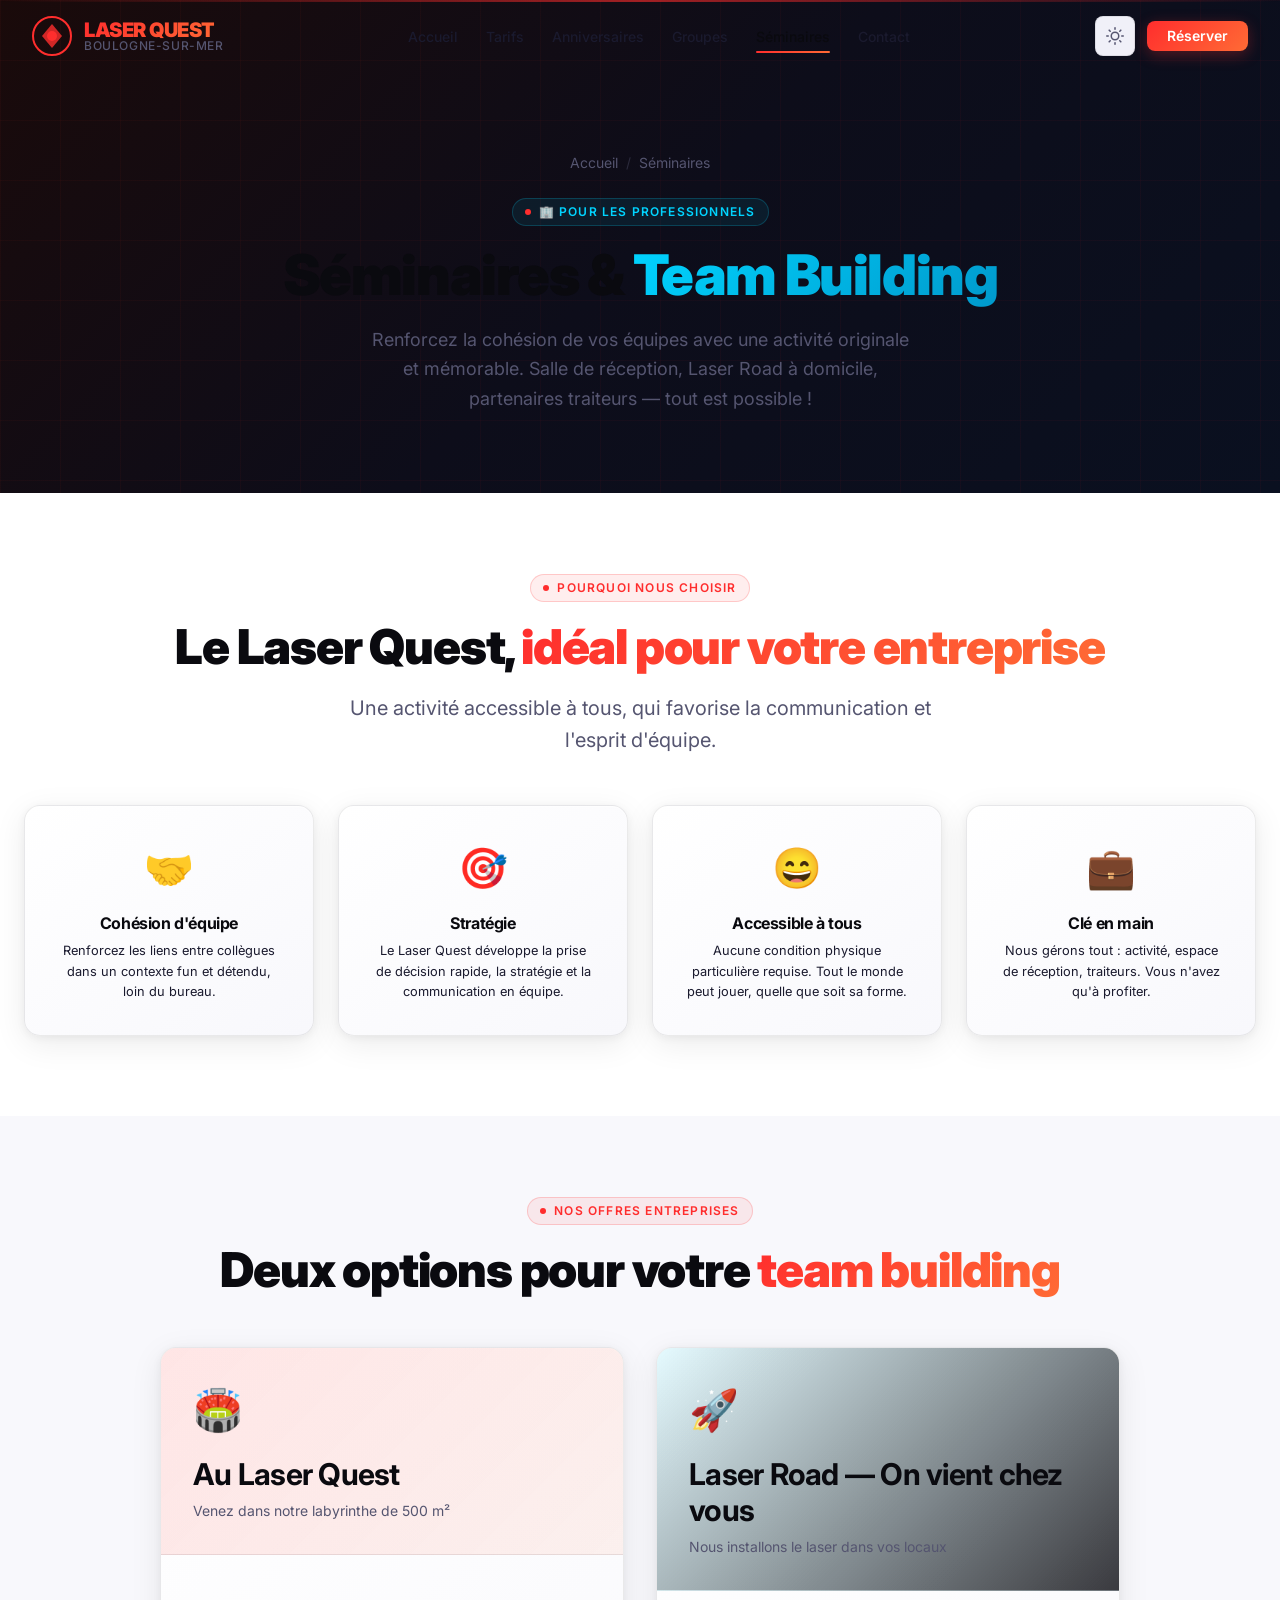
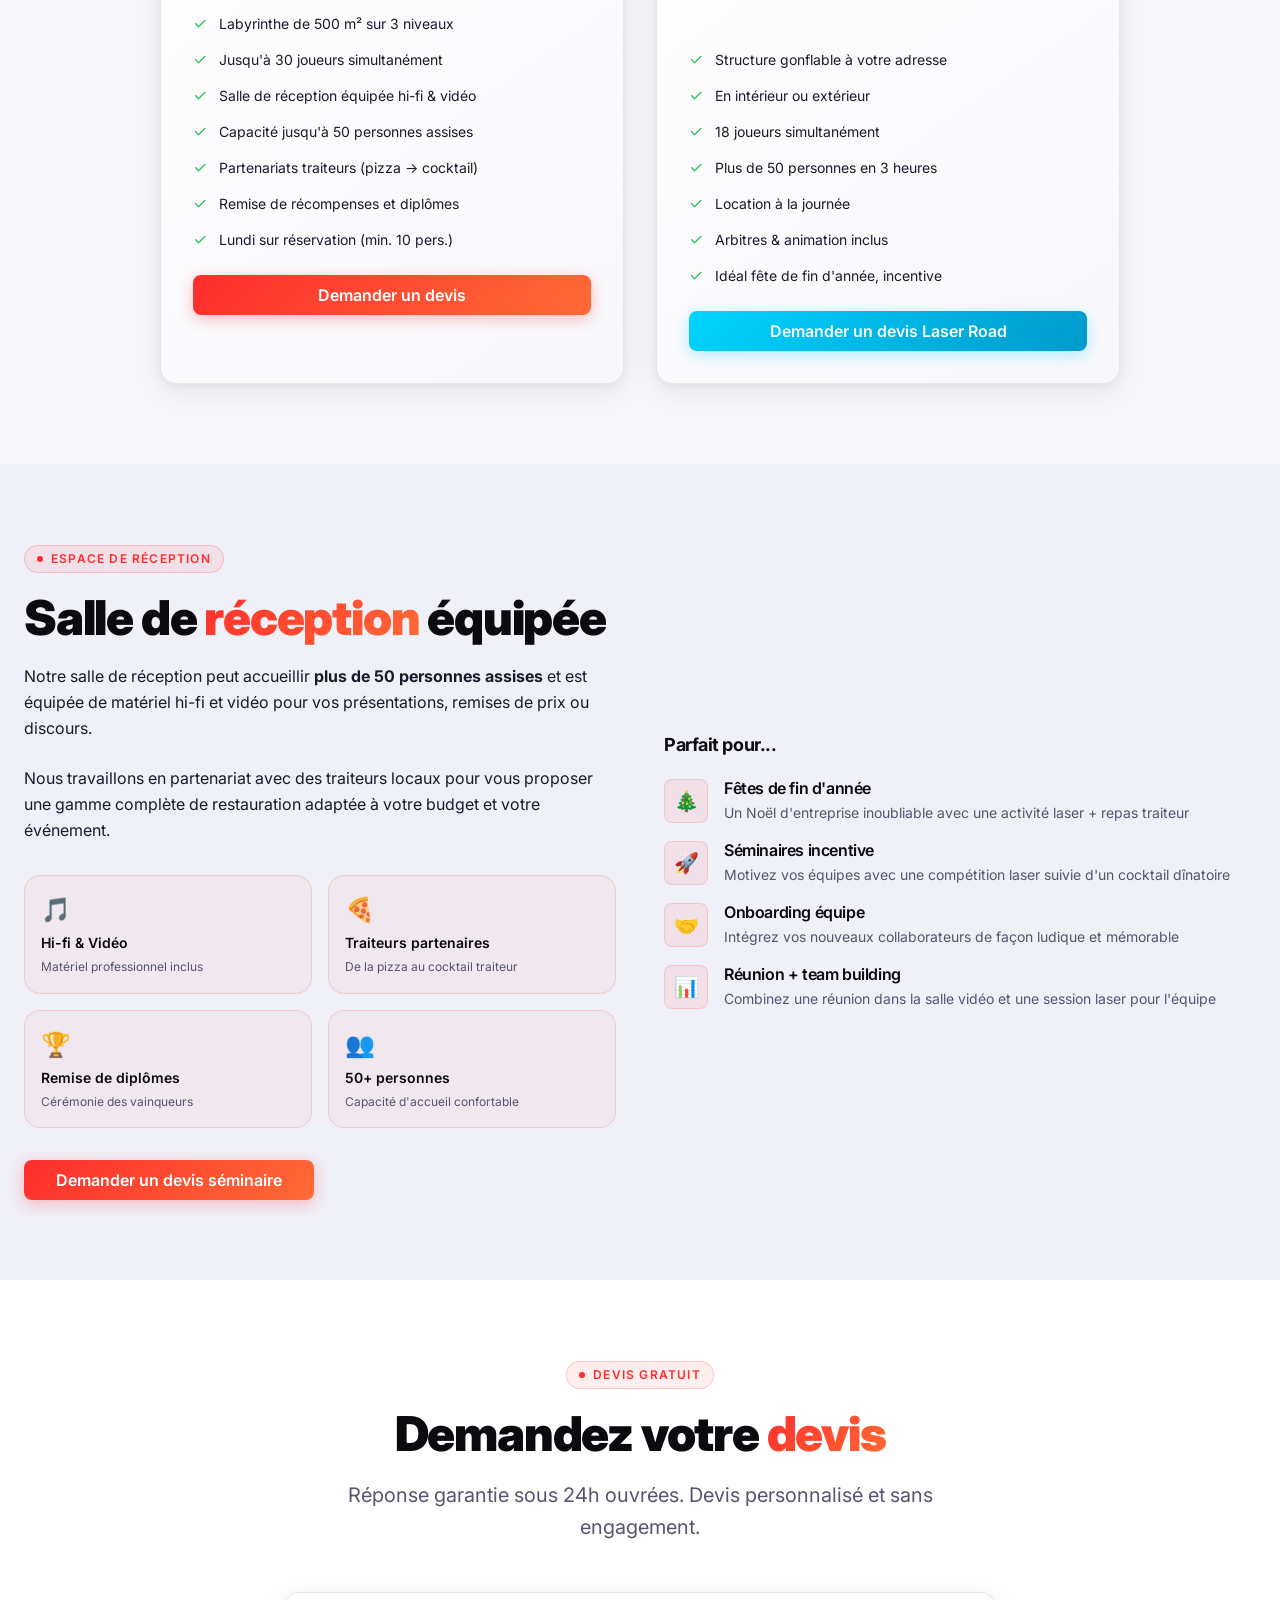
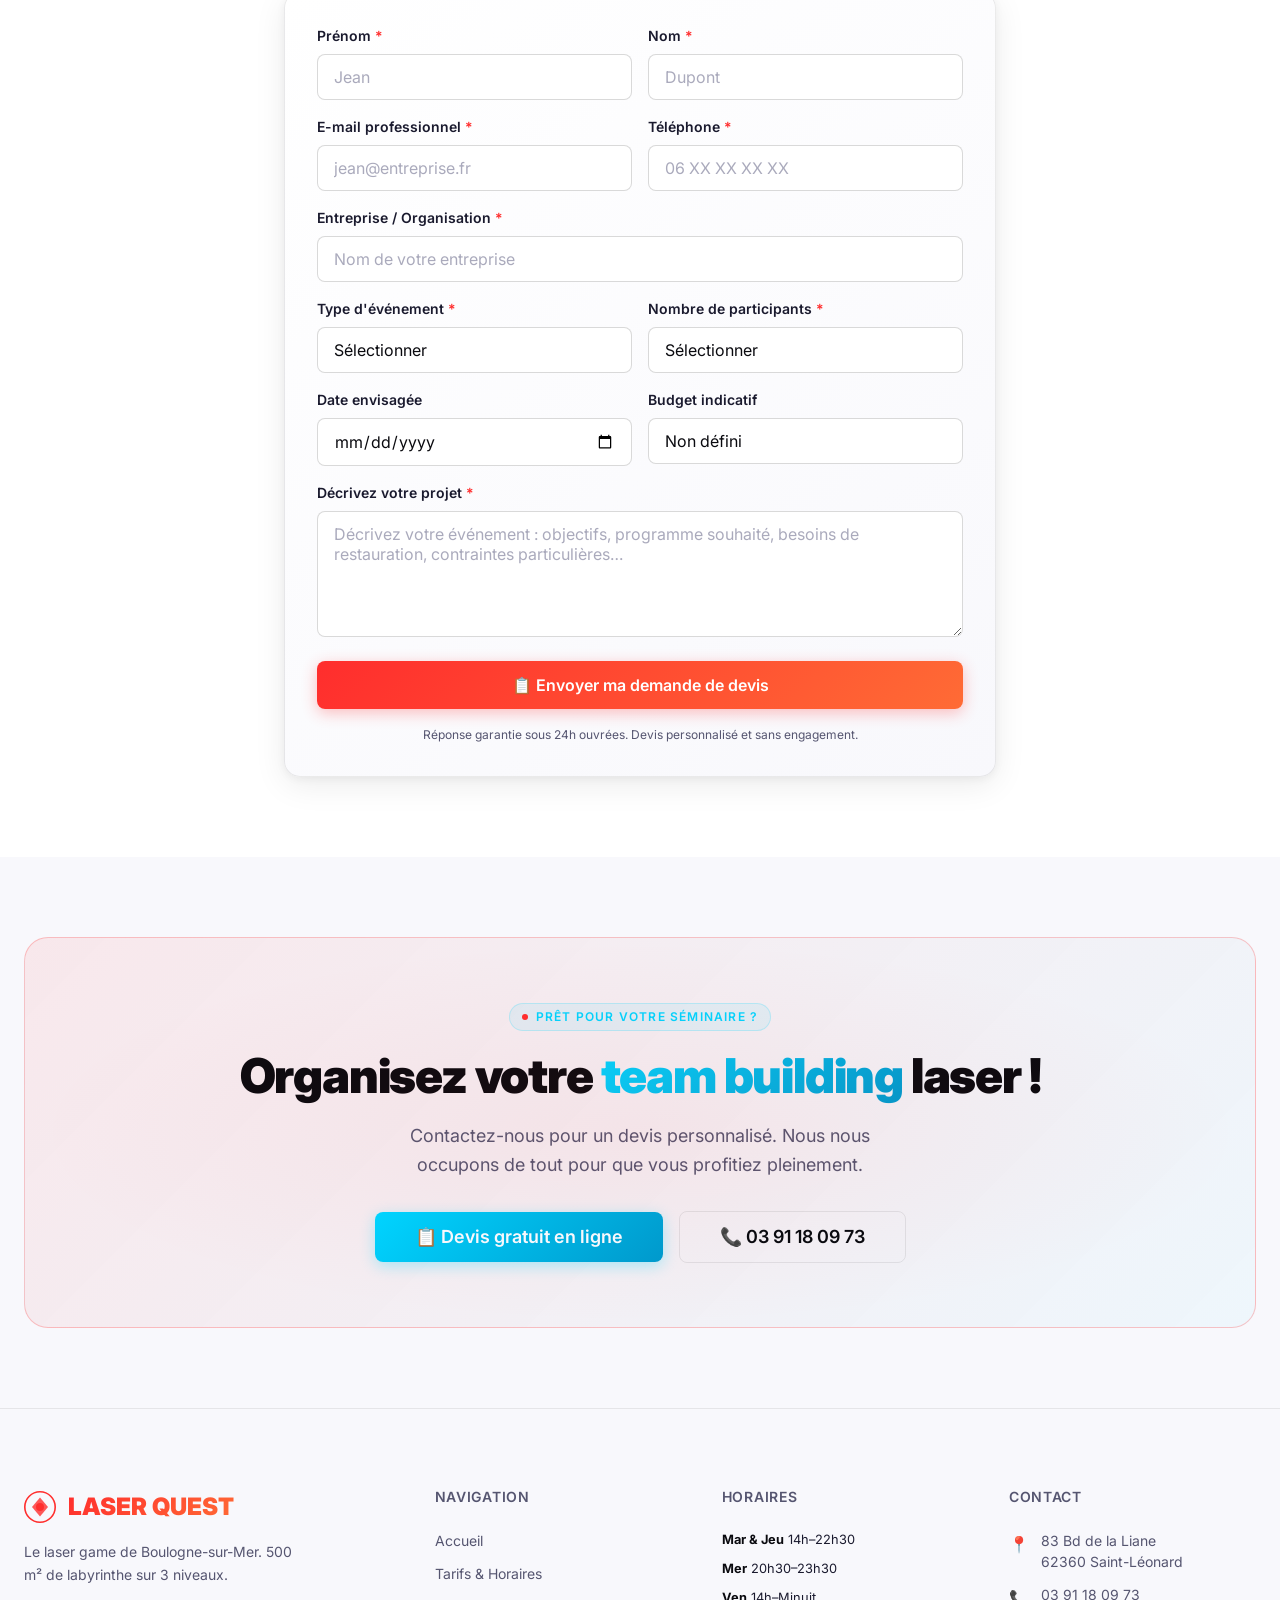
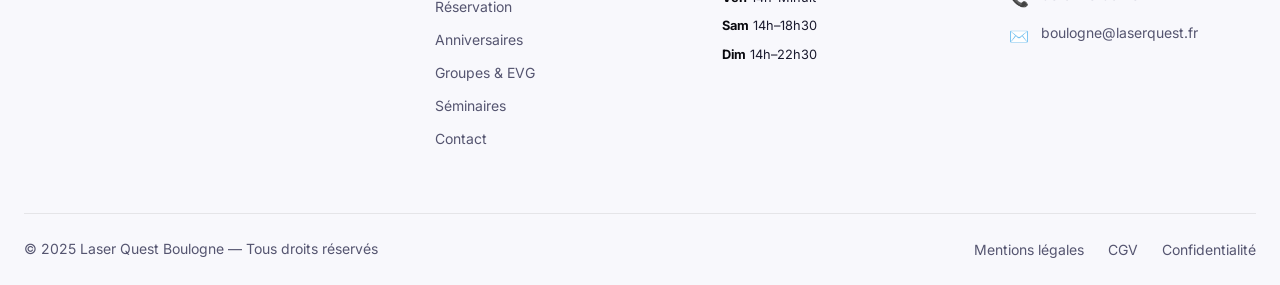
==== commit 82f67938: "fix: correct navbar CTA in seminaires.html (reservation.html was pointing to contact.html)" ====
--- a/seminaires.html
+++ b/seminaires.html
@@ -52,7 +52,7 @@
           <svg class="icon-sun" xmlns="http://www.w3.org/2000/svg" width="18" height="18" viewBox="0 0 24 24" fill="none" stroke="currentColor" stroke-width="2" stroke-linecap="round" stroke-linejoin="round"><circle cx="12" cy="12" r="5"/><line x1="12" y1="1" x2="12" y2="3"/><line x1="12" y1="21" x2="12" y2="23"/><line x1="4.22" y1="4.22" x2="5.64" y2="5.64"/><line x1="18.36" y1="18.36" x2="19.78" y2="19.78"/><line x1="1" y1="12" x2="3" y2="12"/><line x1="21" y1="12" x2="23" y2="12"/><line x1="4.22" y1="19.78" x2="5.64" y2="18.36"/><line x1="18.36" y1="5.64" x2="19.78" y2="4.22"/></svg>
           <svg class="icon-moon" style="display:none" xmlns="http://www.w3.org/2000/svg" width="18" height="18" viewBox="0 0 24 24" fill="none" stroke="currentColor" stroke-width="2" stroke-linecap="round" stroke-linejoin="round"><path d="M21 12.79A9 9 0 1 1 11.21 3 7 7 0 0 0 21 12.79z"/></svg>
         </button>
-        <a href="contact.html" class="btn btn-primary btn-sm">Devis gratuit</a>
+        <a href="reservation.html" class="btn btn-primary btn-sm">Réserver</a>
       </div>
       <button class="burger" aria-label="Ouvrir le menu" aria-expanded="false">
         <span class="burger-line"></span><span class="burger-line"></span><span class="burger-line"></span>
@@ -69,7 +69,7 @@
     <a href="seminaires.html"   class="mobile-nav-link active"><span class="nav-icon">🏢</span> Séminaires</a>
     <a href="contact.html"      class="mobile-nav-link"><span class="nav-icon">📍</span> Contact</a>
     <div class="mobile-menu-divider"></div>
-    <a href="contact.html"      class="btn btn-primary mobile-menu-cta">📋 Demander un devis</a>
+    <a href="reservation.html"  class="btn btn-primary mobile-menu-cta">🎯 Réserver maintenant</a>
   </div>
 
   <!-- PAGE HERO -->
